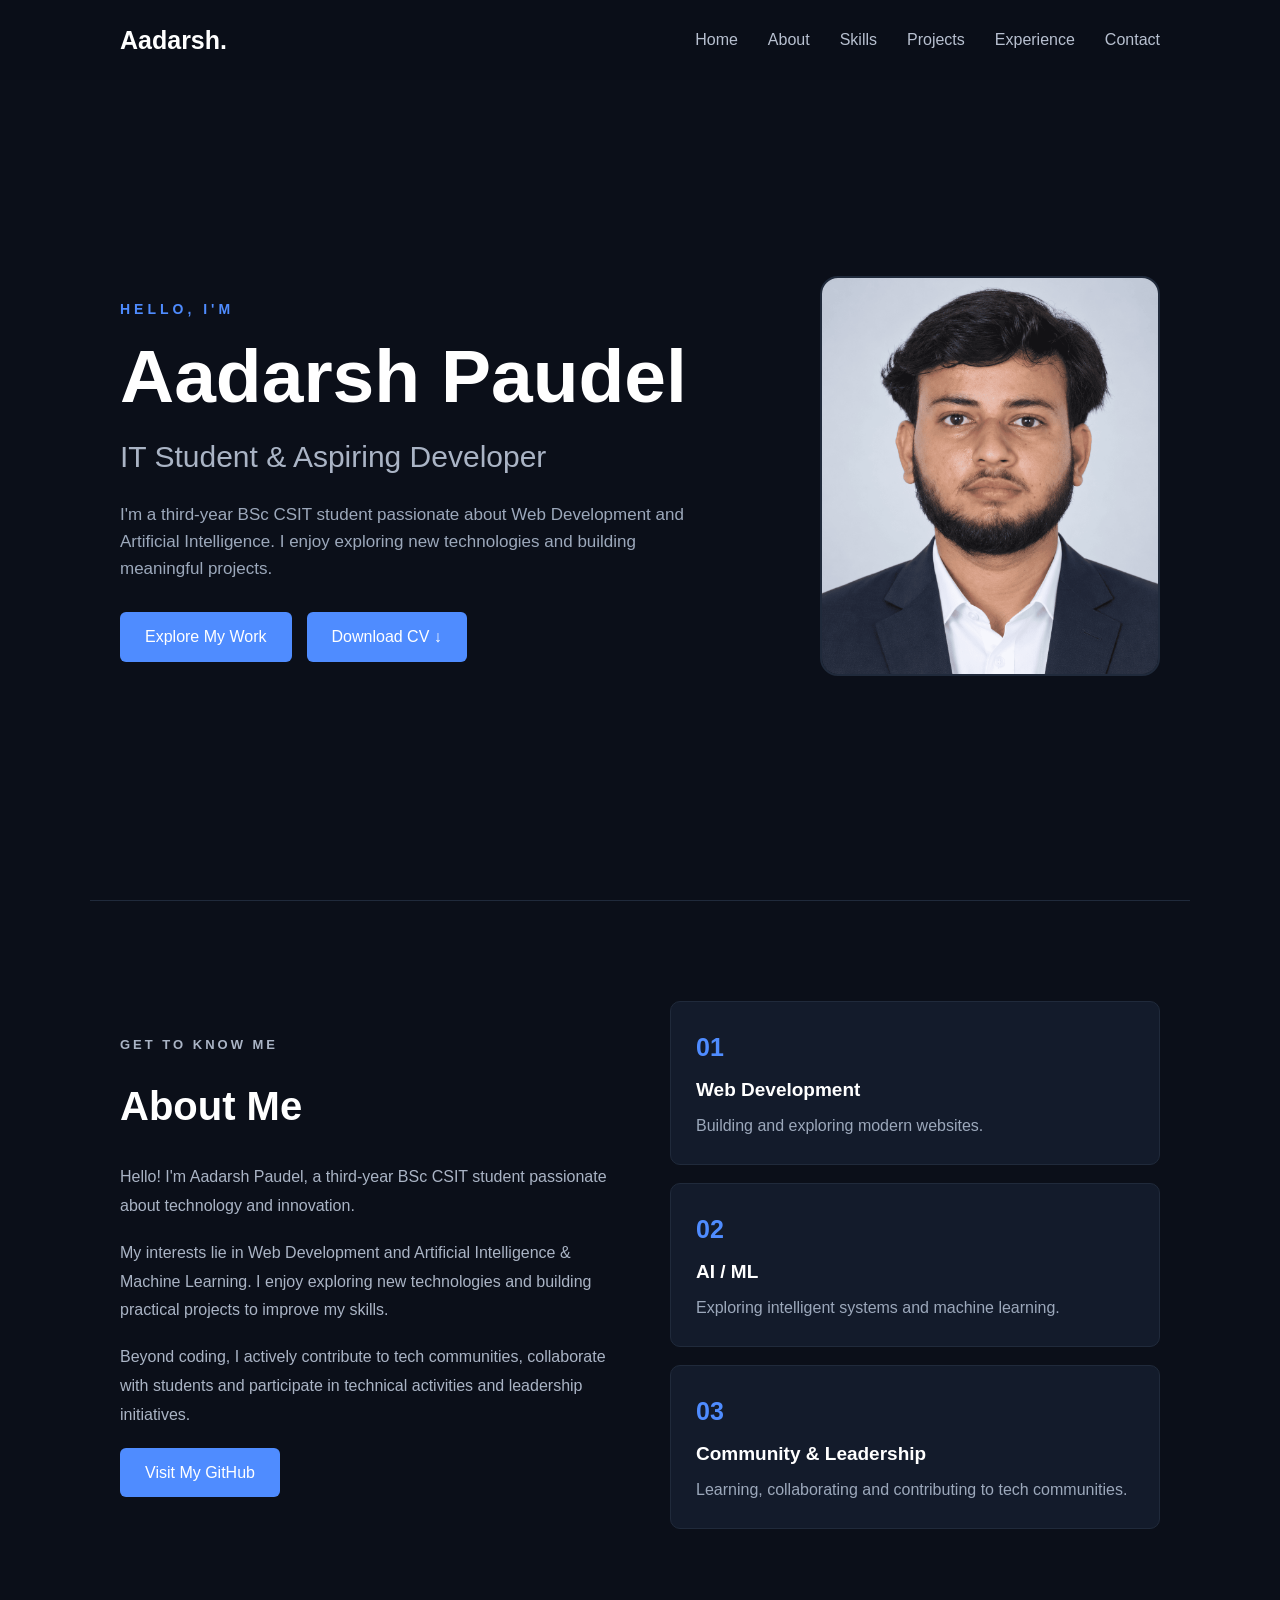
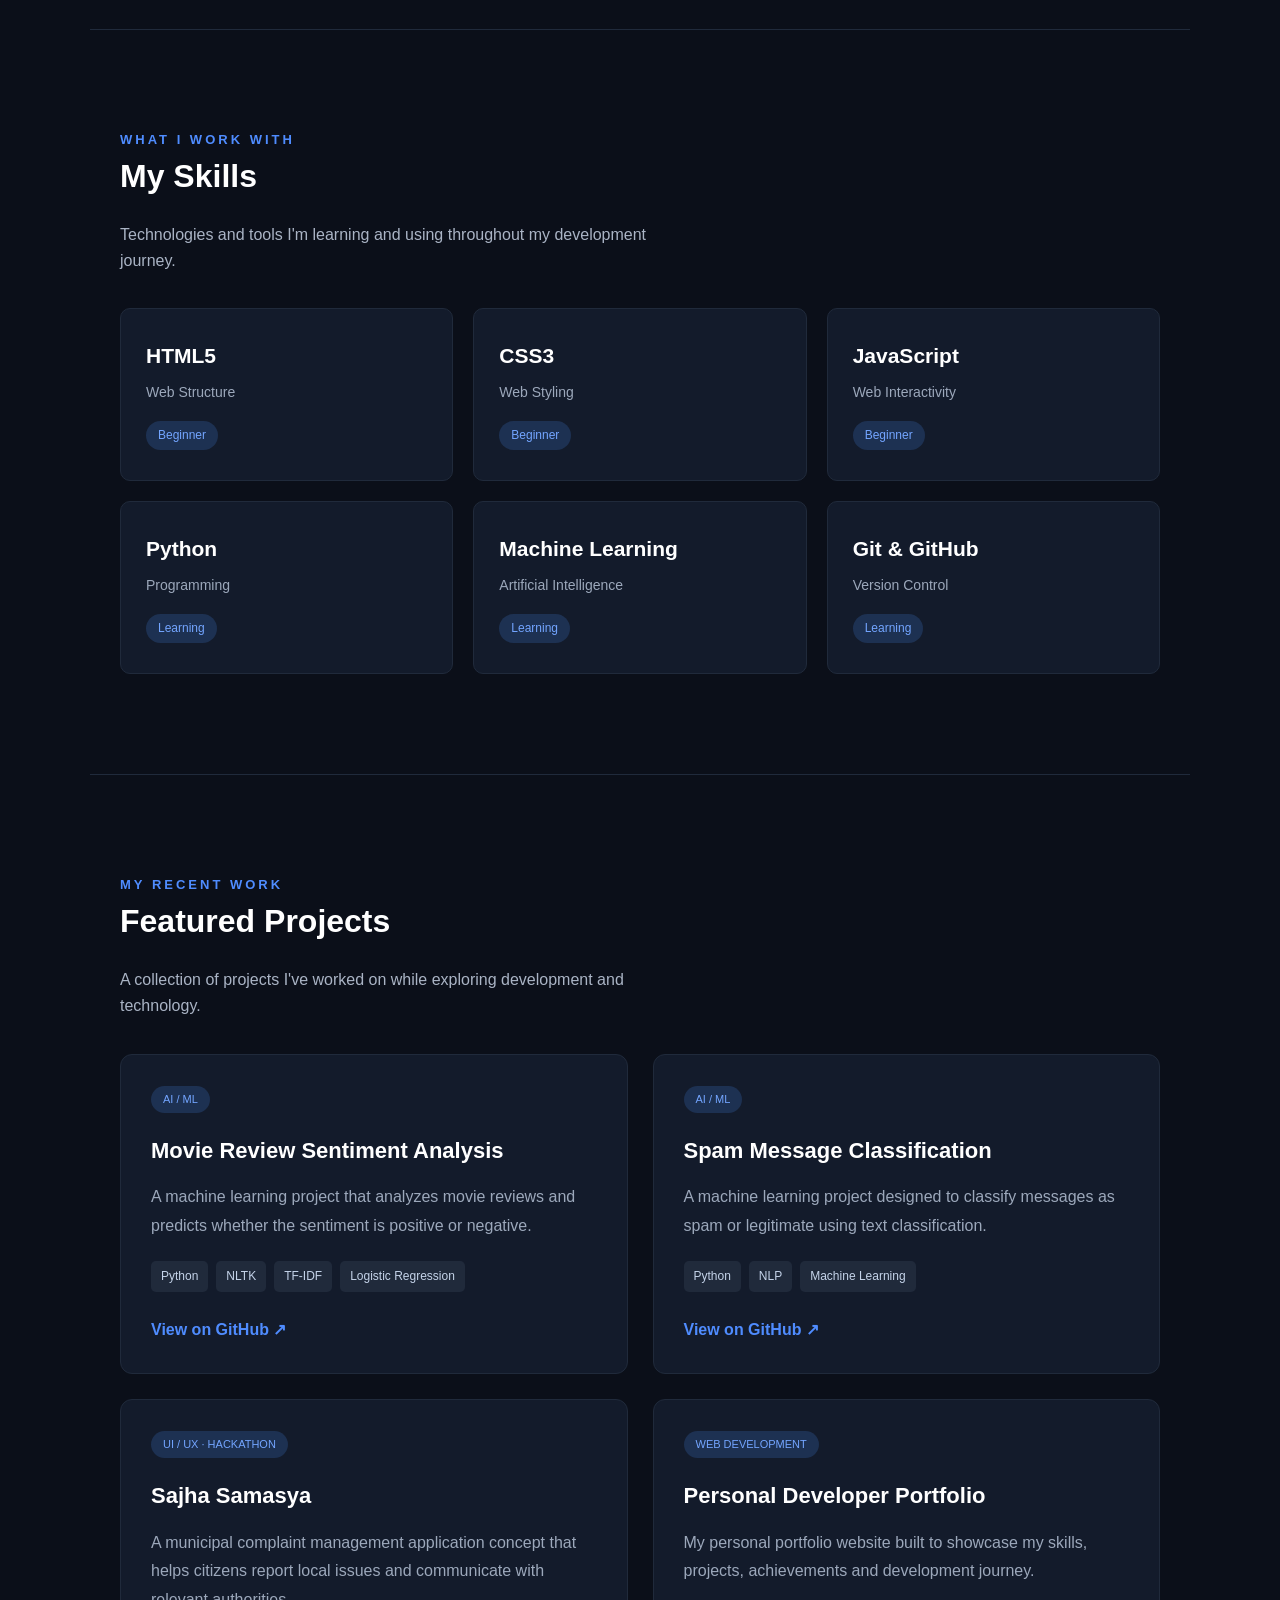
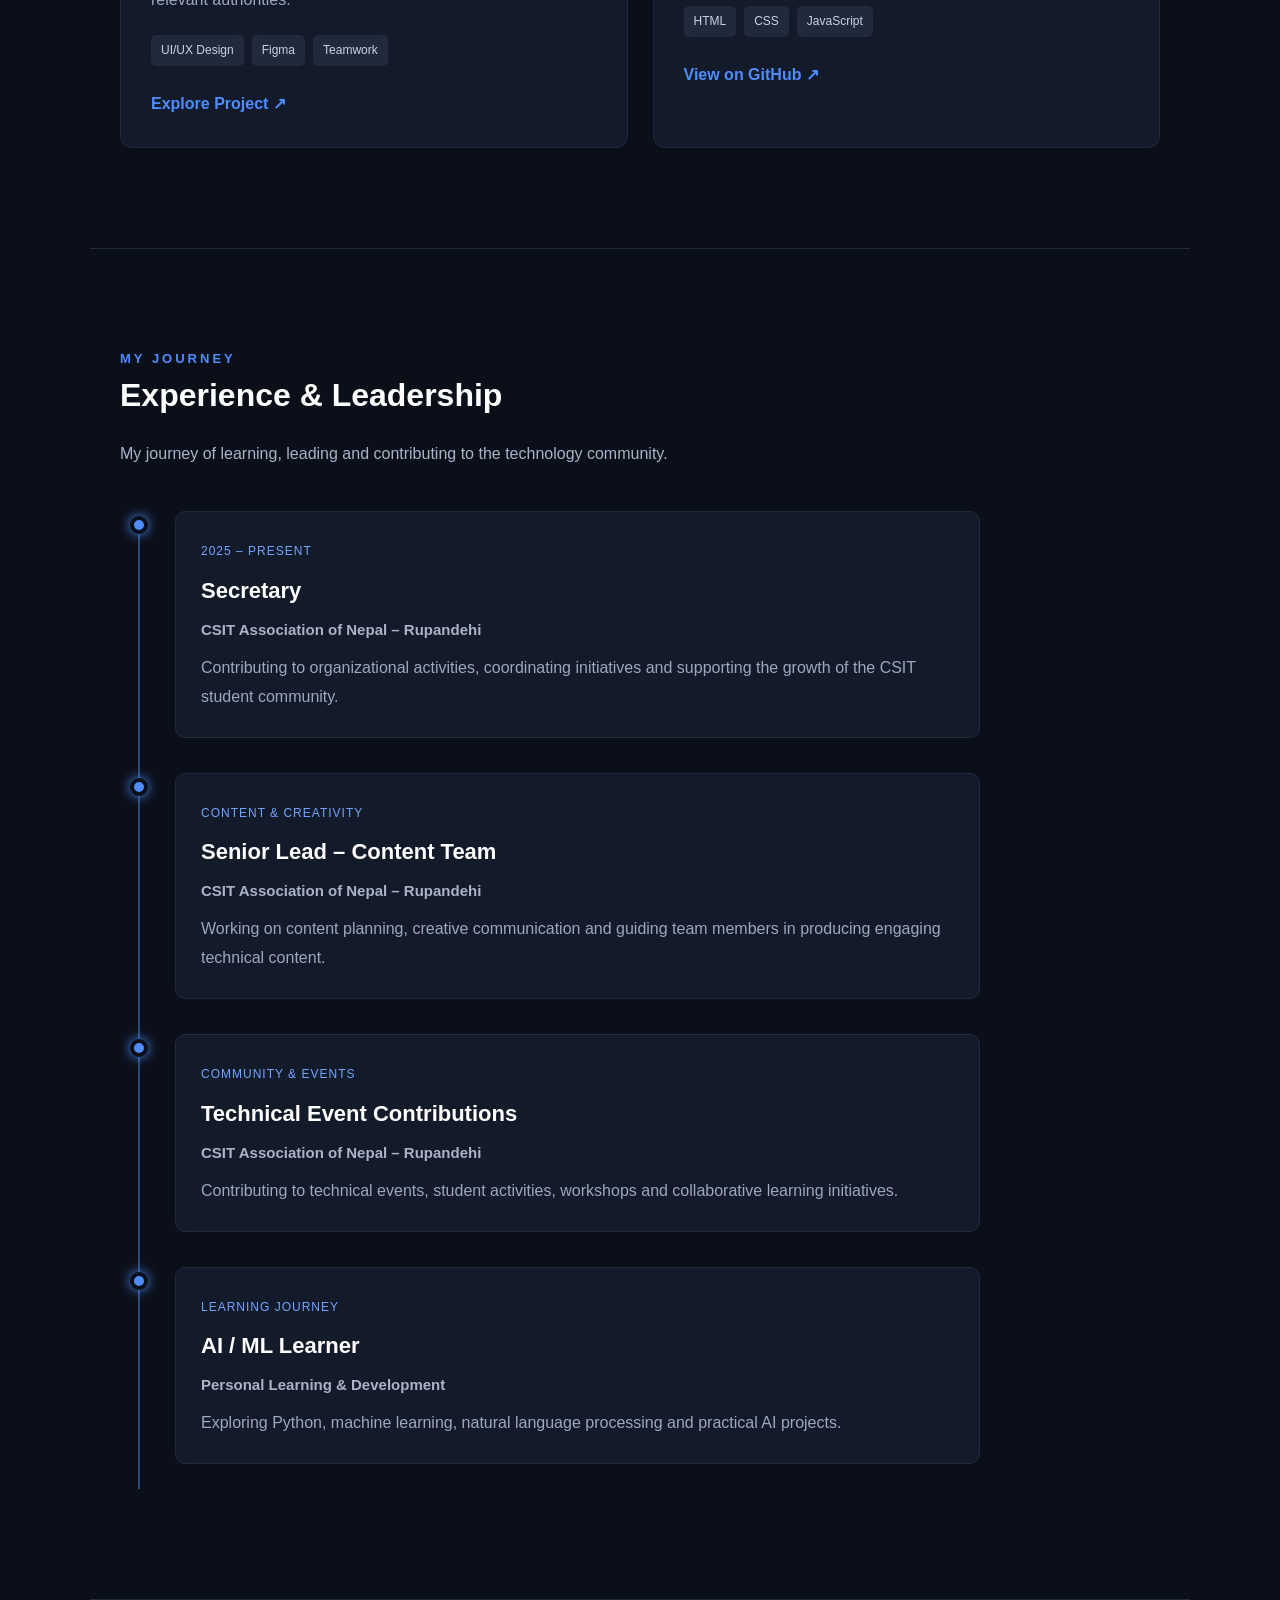
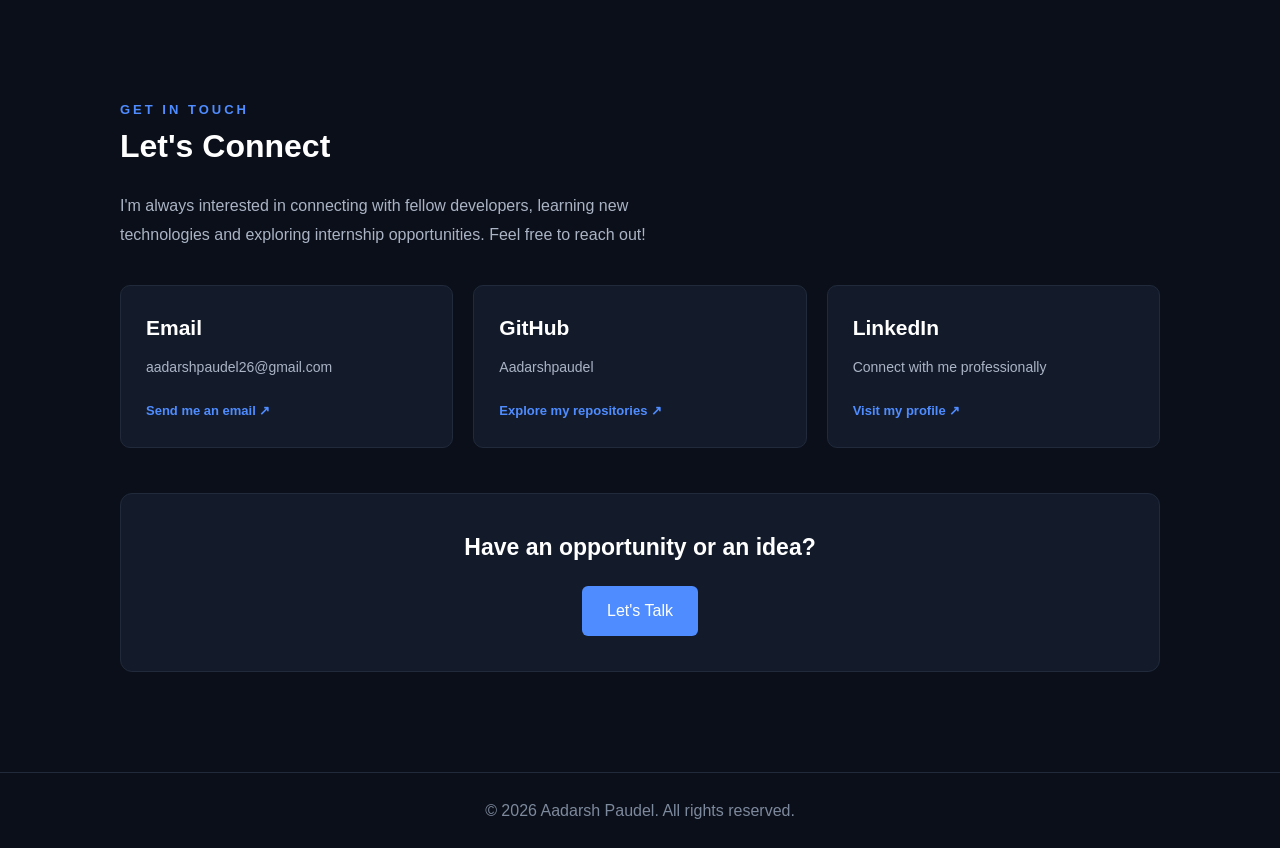
==== index.html @ d4736514 "first commit" ====
<!DOCTYPE html>
<html lang="en">

<head>
    <meta charset="UTF-8">
    <meta name="viewport" content="width=device-width, initial-scale=1.0">

    <title>Aadarsh Paudel | Developer Portfolio</title>

    <meta name="description" content="Aadarsh Paudel's personal developer portfolio.">

    <!-- CSS file -->
    <link rel="stylesheet" href="css/style.css">
</head>

<body>

    <!-- Navigation Bar -->
    <header>
        <nav class="navbar">
            <a href="#" class="logo">Aadarsh.</a>

            <ul class="nav-links">
                <li><a href="#home">Home</a></li>
                <li><a href="#about">About</a></li>
                <li><a href="#skills">Skills</a></li>
                <li><a href="#projects">Projects</a></li>
                <li><a href="#experience">Experience</a></li>
                <li><a href="#contact">Contact</a></li>
            </ul>
        </nav>
    </header>

    <!-- Main Section -->
    <main>

       
<!-- Home Section -->

<section id="home" class="hero">

    <div class="hero-content">

        <p class="intro">HELLO, I'M</p>

        <h1>Aadarsh Paudel</h1>

        <h2>IT Student & Aspiring Developer</h2>

        <p class="description">
            I'm a third-year BSc CSIT student passionate
            about Web Development and Artificial Intelligence.
            I enjoy exploring new technologies and
            building meaningful projects.
        </p>

        <div class="hero-buttons">

            <a href="#projects" class="btn">
                Explore My Work
            </a>

           
            
<a href="assets/Aadarsh-Paudel-CV.pdf"
   class="btn"
   download>
    Download CV ↓
</a>


        </div>

    </div>

    <div class="hero-image">
        <img src="assets/aadarsh.png"
             alt="Professional portrait of Aadarsh Paudel">
    </div>

</section>


        <!-- About Section -->
        
<!-- About Section -->


<section id="about" class="about-section">

    <div class="about-content">

        <div class="about-text">

            <p class="section-label">GET TO KNOW ME</p>

            <h2>About Me</h2>

            <p>
                Hello! I'm Aadarsh Paudel, a third-year
                BSc CSIT student passionate about
                technology and innovation.
            </p>

            <p>
                My interests lie in Web Development
                and Artificial Intelligence & Machine
                Learning. I enjoy exploring new
                technologies and building practical
                projects to improve my skills.
            </p>

            <p>
                Beyond coding, I actively contribute
                to tech communities, collaborate with
                students and participate in technical
                activities and leadership initiatives.
            </p>

            <a href="https://github.com/Aadarshpaudel"
               target="_blank"
               class="btn">
                Visit My GitHub
            </a>

        </div>

        <div class="about-details">

            <div class="detail-card">
                <h3>01</h3>
                <h4>Web Development</h4>
                <p>Building and exploring modern websites.</p>
            </div>

            <div class="detail-card">
                <h3>02</h3>
                <h4>AI / ML</h4>
                <p>Exploring intelligent systems and machine learning.</p>
            </div>

            <div class="detail-card">
                <h3>03</h3>
                <h4>Community & Leadership</h4>
                <p>Learning, collaborating and contributing to tech communities.</p>
            </div>

        </div>

    </div>

</section>



        <!-- Skills Section -->
       
<!-- Skills Section -->

<section id="skills" class="skills-section">

    <p class="section-label">WHAT I WORK WITH</p>

    <h2>My Skills</h2>

    <p class="skills-description">
        Technologies and tools I'm learning and
        using throughout my development journey.
    </p>

    <div class="skills-container">

        <!-- Skill 1 -->
        <div class="skill-card">
            <h3>HTML5</h3>
            <p>Web Structure</p>
            <span>Beginner</span>
        </div>

        <!-- Skill 2 -->
        <div class="skill-card">
            <h3>CSS3</h3>
            <p>Web Styling</p>
            <span>Beginner</span>
        </div>

        <!-- Skill 3 -->
        <div class="skill-card">
            <h3>JavaScript</h3>
            <p>Web Interactivity</p>
            <span>Beginner</span>
        </div>

        <!-- Skill 4 -->
        <div class="skill-card">
            <h3>Python</h3>
            <p>Programming</p>
            <span>Learning</span>
        </div>

        <!-- Skill 5 -->
        <div class="skill-card">
            <h3>Machine Learning</h3>
            <p>Artificial Intelligence</p>
            <span>Learning</span>
        </div>

        <!-- Skill 6 -->
        <div class="skill-card">
            <h3>Git & GitHub</h3>
            <p>Version Control</p>
            <span>Learning</span>
        </div>

    </div>

</section>


        <!-- Projects Section -->
        
<!-- Projects Section -->

<section id="projects" class="projects-section">

    <p class="section-label">MY RECENT WORK</p>

    <h2>Featured Projects</h2>

    <p class="projects-description">
        A collection of projects I've worked on
        while exploring development and technology.
    </p>

    <div class="projects-container">

        <!-- Project 1 -->

        <div class="project-card">

            <span class="project-category">AI / ML</span>

            <h3>Movie Review Sentiment Analysis</h3>

            <p>
                A machine learning project that analyzes
                movie reviews and predicts whether the
                sentiment is positive or negative.
            </p>

            <div class="project-tech">
                <span>Python</span>
                <span>NLTK</span>
                <span>TF-IDF</span>
                <span>Logistic Regression</span>
            </div>

            <a href="https://github.com/Aadarshpaudel"
               target="_blank">
                View on GitHub ↗
            </a>

        </div>


        <!-- Project 2 -->

        <div class="project-card">

            <span class="project-category">AI / ML</span>

            <h3>Spam Message Classification</h3>

            <p>
                A machine learning project designed
                to classify messages as spam or
                legitimate using text classification.
            </p>

            <div class="project-tech">
                <span>Python</span>
                <span>NLP</span>
                <span>Machine Learning</span>
            </div>

            <a href="https://github.com/Aadarshpaudel"
               target="_blank">
                View on GitHub ↗
            </a>

        </div>


        <!-- Project 3 -->

        <div class="project-card">

            <span class="project-category">UI / UX · HACKATHON</span>

            <h3>Sajha Samasya</h3>

            <p>
                A municipal complaint management
                application concept that helps citizens
                report local issues and communicate
                with relevant authorities.
            </p>

            <div class="project-tech">
                <span>UI/UX Design</span>
                <span>Figma</span>
                <span>Teamwork</span>
            </div>

            <a href="https://github.com/Aadarshpaudel"
               target="_blank">
                Explore Project ↗
            </a>

        </div>


        <!-- Project 4 -->

        <div class="project-card">

            <span class="project-category">WEB DEVELOPMENT</span>

            <h3>Personal Developer Portfolio</h3>

            <p>
                My personal portfolio website built
                to showcase my skills, projects,
                achievements and development journey.
            </p>

            <div class="project-tech">
                <span>HTML</span>
                <span>CSS</span>
                <span>JavaScript</span>
            </div>

            <a href="https://github.com/Aadarshpaudel"
               target="_blank">
                View on GitHub ↗
            </a>

        </div>

    </div>

</section>

<!-- Experience Section -->

<section id="experience" class="experience-section">

    <p class="section-label">MY JOURNEY</p>

    <h2>Experience & Leadership</h2>

    <p class="experience-description">
        My journey of learning, leading and contributing
        to the technology community.
    </p>

    <div class="timeline">

        <!-- Experience 1 -->

        <div class="timeline-item">

            <div class="timeline-dot"></div>

            <div class="timeline-content">

                <span class="timeline-date">2025 – Present</span>

                <h3>Secretary</h3>

                <h4>CSIT Association of Nepal – Rupandehi</h4>

                <p>
                    Contributing to organizational activities,
                    coordinating initiatives and supporting
                    the growth of the CSIT student community.
                </p>

            </div>

        </div>


        <!-- Experience 2 -->

        <div class="timeline-item">

            <div class="timeline-dot"></div>

            <div class="timeline-content">

                <span class="timeline-date">Content & Creativity</span>

                <h3>Senior Lead – Content Team</h3>

                <h4>CSIT Association of Nepal – Rupandehi</h4>

                <p>
                    Working on content planning, creative
                    communication and guiding team members
                    in producing engaging technical content.
                </p>

            </div>

        </div>


        <!-- Experience 3 -->

        <div class="timeline-item">

            <div class="timeline-dot"></div>

            <div class="timeline-content">

                <span class="timeline-date">Community & Events</span>

                <h3>Technical Event Contributions</h3>

                <h4>CSIT Association of Nepal – Rupandehi</h4>

                <p>
                    Contributing to technical events,
                    student activities, workshops and
                    collaborative learning initiatives.
                </p>

            </div>

        </div>


        <!-- Experience 4 -->

        <div class="timeline-item">

            <div class="timeline-dot"></div>

            <div class="timeline-content">

                <span class="timeline-date">Learning Journey</span>

                <h3>AI / ML Learner</h3>

                <h4>Personal Learning & Development</h4>

                <p>
                    Exploring Python, machine learning,
                    natural language processing and
                    practical AI projects.
                </p>

            </div>

        </div>

    </div>

</section>


        <!-- Contact Section -->
       
<!-- Contact Section -->

<section id="contact" class="contact-section">

    <p class="section-label">GET IN TOUCH</p>

    <h2>Let's Connect</h2>

    <p class="contact-description">
        I'm always interested in connecting with
        fellow developers, learning new technologies
        and exploring internship opportunities.
        Feel free to reach out!
    </p>

    <div class="contact-container">

        <!-- Email -->
        <a href="mailto:aadarshpaudel26@gmail.com"
           class="contact-card">

            <h3>Email</h3>

            <p>aadarshpaudel26@gmail.com</p>

            <span>Send me an email ↗</span>

        </a>

        <!-- GitHub -->
        <a href="https://github.com/Aadarshpaudel"
           target="_blank"
           rel="noopener noreferrer"
           class="contact-card">

            <h3>GitHub</h3>

            <p>Aadarshpaudel</p>

            <span>Explore my repositories ↗</span>

        </a>

        <!-- LinkedIn -->
        <a href="https://www.linkedin.com/in/aadarsh26/"
           target="_blank"
           rel="noopener noreferrer"
           class="contact-card">

            <h3>LinkedIn</h3>

            <p>Connect with me professionally</p>

            <span>Visit my profile ↗</span>

        </a>

    </div>

    <div class="contact-cta">

        <h3>Have an opportunity or an idea?</h3>

        <a href="mailto:aadarshpaudel26@gmail.com"
           class="btn">
            Let's Talk
        </a>

    </div>

</section>


    </main>

    <!-- Footer -->
    <footer>
        <p>© 2026 Aadarsh Paudel. All rights reserved.</p>
    </footer>

    <!-- JavaScript file -->
    <script src="js/script.js"></script>

</body>
</html>
---- css/style.css ----
/* =========================
   1. BASIC RESET
========================= */

* {
    margin: 0;
    padding: 0;
    box-sizing: border-box;
}

html {
    scroll-behavior: smooth;
}

body {
    font-family: Arial, sans-serif;
    background-color: #0b0f19;
    color: #ffffff;
    line-height: 1.6;
}

/* =========================
   2. NAVIGATION BAR
========================= */

header {
    width: 100%;
    position: fixed;
    top: 0;
    left: 0;
    z-index: 1000;
    background: rgba(11, 15, 25, 0.9);
    backdrop-filter: blur(10px);
}

.navbar {
    max-width: 1100px;
    margin: auto;
    padding: 20px 30px;

    display: flex;
    justify-content: space-between;
    align-items: center;
}

.logo {
    color: #ffffff;
    font-size: 25px;
    font-weight: bold;
    text-decoration: none;
}

.nav-links {
    display: flex;
    list-style: none;
    gap: 30px;
}

.nav-links a {
    color: #b8c0d0;
    text-decoration: none;
    transition: 0.3s;
}

.nav-links a:hover {
    color: #4f8cff;
}

/* =========================
   3. HERO SECTION
========================= */

.hero {
    min-height: 100vh;

    display: flex;
    flex-direction: column;
    justify-content: center;
    align-items: flex-start;

    max-width: 1100px;
    margin: auto;
    padding: 120px 30px 60px;
}

.intro {
    color: #4f8cff;
    letter-spacing: 4px;
    font-size: 14px;
    font-weight: bold;
}

.hero h1 {
    font-size: clamp(42px, 7vw, 75px);
    margin: 15px 0;
    line-height: 1.1;
}

.hero h2 {
    font-size: clamp(20px, 3vw, 30px);
    color: #aab4c5;
    font-weight: normal;
}

.description {
    max-width: 600px;
    color: #9ca8bb;
    margin: 20px 0 30px;
    font-size: 17px;
}

/* =========================
   4. BUTTON
========================= */

.btn {
    display: inline-block;
    padding: 12px 25px;
    background-color: #4f8cff;
    color: white;
    text-decoration: none;
    border-radius: 6px;
    transition: 0.3s;
}

.btn:hover {
    background-color: #2867d8;
    transform: translateY(-3px);
}

/* =========================
   5. GENERAL SECTIONS
========================= */

section:not(.hero) {
    max-width: 1100px;
    margin: auto;
    padding: 100px 30px;
    border-top: 1px solid #202a3b;
}

section h2 {
    font-size: 32px;
    margin-bottom: 20px;
}

section p {
    color: #aab4c5;
}

/* =========================
   6. FOOTER
========================= */

footer {
    text-align: center;
    padding: 25px;
    color: #7d899d;
    border-top: 1px solid #202a3b;
}

/* =========================
   7. MOBILE RESPONSIVENESS
========================= */

@media (max-width: 650px) {

    .navbar {
        flex-direction: column;
        gap: 15px;
    }

    .nav-links {
        gap: 15px;
        flex-wrap: wrap;
        justify-content: center;
    }

    .hero {
        padding-top: 160px;
    }

    section:not(.hero) {
        padding: 70px 25px;
    }

}

/* ABOUT SECTION */

.about-section {
    width: 100%;
}

.about-content {
    display: grid;
    grid-template-columns: 1fr 1fr;
    gap: 60px;
    align-items: center;
}

.section-label {
    color: #4f8cff;
    letter-spacing: 3px;
    font-size: 13px;
    font-weight: bold;
}

.about-text h2 {
    font-size: 40px;
    margin: 15px 0 25px;
}

.about-text p {
    color: #aab4c5;
    margin-bottom: 18px;
    line-height: 1.8;
}

.about-details {
    display: grid;
    gap: 18px;
}

.detail-card {
    background: #131b2b;
    border: 1px solid #202a3b;
    padding: 25px;
    border-radius: 10px;
    transition: 0.3s;
}

.detail-card:hover {
    transform: translateY(-5px);
    border-color: #4f8cff;
}

.detail-card h3 {
    color: #4f8cff;
    font-size: 25px;
}

.detail-card h4 {
    margin: 8px 0;
    font-size: 19px;
}

.detail-card p {
    color: #9ca8bb;
}

/* ABOUT MOBILE RESPONSIVENESS */

@media (max-width: 768px) {

    .about-content {
        grid-template-columns: 1fr;
        gap: 35px;
    }

}

/* =========================
   SKILLS SECTION
========================= */

.skills-section {
    width: 100%;
}

.skills-description {
    max-width: 550px;
    margin-bottom: 35px;
}

.skills-container {
    display: grid;

    grid-template-columns: repeat(3, 1fr);

    gap: 20px;
}

.skill-card {
    background-color: #131b2b;

    border: 1px solid #202a3b;

    padding: 30px 25px;

    border-radius: 10px;

    transition: 0.3s;
}

.skill-card:hover {
    transform: translateY(-6px);

    border-color: #4f8cff;

    background-color: #18243a;
}

.skill-card h3 {
    font-size: 21px;
    margin-bottom: 8px;
}

.skill-card p {
    color: #9ca8bb;
    font-size: 14px;
    margin-bottom: 18px;
}

.skill-card span {
    display: inline-block;

    background-color: #1d3152;

    color: #73a5ff;

    padding: 5px 12px;

    border-radius: 20px;

    font-size: 12px;
}

/* RESPONSIVE SKILLS */

@media (max-width: 768px) {

    .skills-container {
        grid-template-columns: repeat(2, 1fr);
    }

}

@media (max-width: 480px) {

    .skills-container {
        grid-template-columns: 1fr;
    }

}

/* =========================
   PROJECTS SECTION
========================= */

.projects-description {
    max-width: 550px;
    margin-bottom: 35px;
}

.projects-container {
    display: grid;
    grid-template-columns: repeat(2, 1fr);
    gap: 25px;
}

.project-card {
    background: #131b2b;
    border: 1px solid #202a3b;
    padding: 30px;
    border-radius: 12px;
    transition: 0.3s;
}

.project-card:hover {
    transform: translateY(-6px);
    border-color: #4f8cff;
}

.project-category {
    display: inline-block;
    color: #73a5ff;
    background: #1d3152;
    padding: 5px 12px;
    border-radius: 20px;
    font-size: 11px;
    margin-bottom: 20px;
}

.project-card h3 {
    font-size: 22px;
    margin-bottom: 15px;
}

.project-card p {
    color: #9ca8bb;
    line-height: 1.8;
    margin-bottom: 20px;
}

.project-tech {
    display: flex;
    flex-wrap: wrap;
    gap: 8px;
    margin-bottom: 25px;
}

.project-tech span {
    font-size: 12px;
    color: #c4d3e9;
    background: #202a3b;
    padding: 6px 10px;
    border-radius: 5px;
}

.project-card a {
    color: #4f8cff;
    text-decoration: none;
    font-weight: bold;
}

.project-card a:hover {
    color: #ffffff;
}

/* MOBILE RESPONSIVENESS */

@media (max-width: 768px) {

    .projects-container {
        grid-template-columns: 1fr;
    }

}

/* =========================
   EXPERIENCE TIMELINE
========================= */

.experience-description {
    max-width: 550px;
    margin-bottom: 45px;
}

.timeline {
    position: relative;
    max-width: 850px;
    margin-left: 10px;
}

/* Vertical line */

.timeline::before {
    content: "";

    position: absolute;

    left: 8px;
    top: 10px;
    bottom: 10px;

    width: 2px;

    background: #2d4c7c;
}

/* Timeline item */

.timeline-item {
    position: relative;

    padding-left: 45px;
    padding-bottom: 35px;
}

/* Timeline dot */

.timeline-dot {
    position: absolute;

    left: 0;
    top: 5px;

    width: 18px;
    height: 18px;

    background: #4f8cff;

    border: 4px solid #0b0f19;

    border-radius: 50%;

    box-shadow: 0 0 12px #4f8cff;
}

/* Timeline card */

.timeline-content {
    background: #131b2b;

    border: 1px solid #202a3b;

    padding: 25px;

    border-radius: 10px;

    transition: 0.3s;
}

.timeline-content:hover {
    border-color: #4f8cff;
    transform: translateX(5px);
}

.timeline-date {
    color: #73a5ff;

    font-size: 12px;

    letter-spacing: 1px;

    text-transform: uppercase;
}

.timeline-content h3 {
    font-size: 22px;
    margin: 10px 0;
}

.timeline-content h4 {
    color: #aab4c5;
    font-size: 15px;
    margin-bottom: 12px;
}

.timeline-content p {
    color: #9ca8bb;
    line-height: 1.8;
}

/* Mobile */

@media (max-width: 600px) {

    .timeline-item {
        padding-left: 35px;
    }

    .timeline-content {
        padding: 20px;
    }

}

/* =========================
   CONTACT SECTION
========================= */

.contact-description {
    max-width: 600px;
    margin-bottom: 35px;
    line-height: 1.8;
}

.contact-container {
    display: grid;
    grid-template-columns: repeat(3, 1fr);
    gap: 20px;
}

.contact-card {
    background: #131b2b;
    border: 1px solid #202a3b;
    padding: 25px;
    border-radius: 10px;
    text-decoration: none;
    transition: 0.3s;
}

.contact-card:hover {
    transform: translateY(-5px);
    border-color: #4f8cff;
}

.contact-card h3 {
    color: #ffffff;
    font-size: 21px;
    margin-bottom: 12px;
}

.contact-card p {
    color: #aab4c5;
    font-size: 14px;
    margin-bottom: 18px;
    overflow-wrap: anywhere;
}

.contact-card span {
    color: #4f8cff;
    font-size: 13px;
    font-weight: bold;
}

.contact-cta {
    margin-top: 45px;
    padding: 35px;
    text-align: center;
    background: #131b2b;
    border: 1px solid #202a3b;
    border-radius: 12px;
}

.contact-cta h3 {
    margin-bottom: 20px;
    font-size: 23px;
}

/* RESPONSIVE CONTACT */

@media (max-width: 768px) {

    .contact-container {
        grid-template-columns: 1fr;
    }

}

/* HERO WITH PROFILE IMAGE */

.hero {
    display: flex;
    flex-direction: row;
    justify-content: space-between;
    align-items: center;
    gap: 50px;
}

.hero-content {
    flex: 1;
}

.hero-image {
    flex: 0 0 340px;
}

.hero-image img {
    width: 100%;
    height: 400px;
    object-fit: cover;
    object-position: center;
    border-radius: 18px;
    border: 2px solid #202a3b;
}

.hero-buttons {
    display: flex;
    gap: 15px;
    flex-wrap: wrap;
}

.secondary-btn {
    background: transparent;
    border: 1px solid #4f8cff;
    color: #4f8cff;
}

.secondary-btn:hover {
    background: #1d3152;
}

@media (max-width: 768px) {

    .hero {
        flex-direction: column-reverse;
        align-items: flex-start;
    }

    .hero-image {
        width: 230px;
        flex: none;
    }

    .hero-image img {
        height: 270px;
    }

}
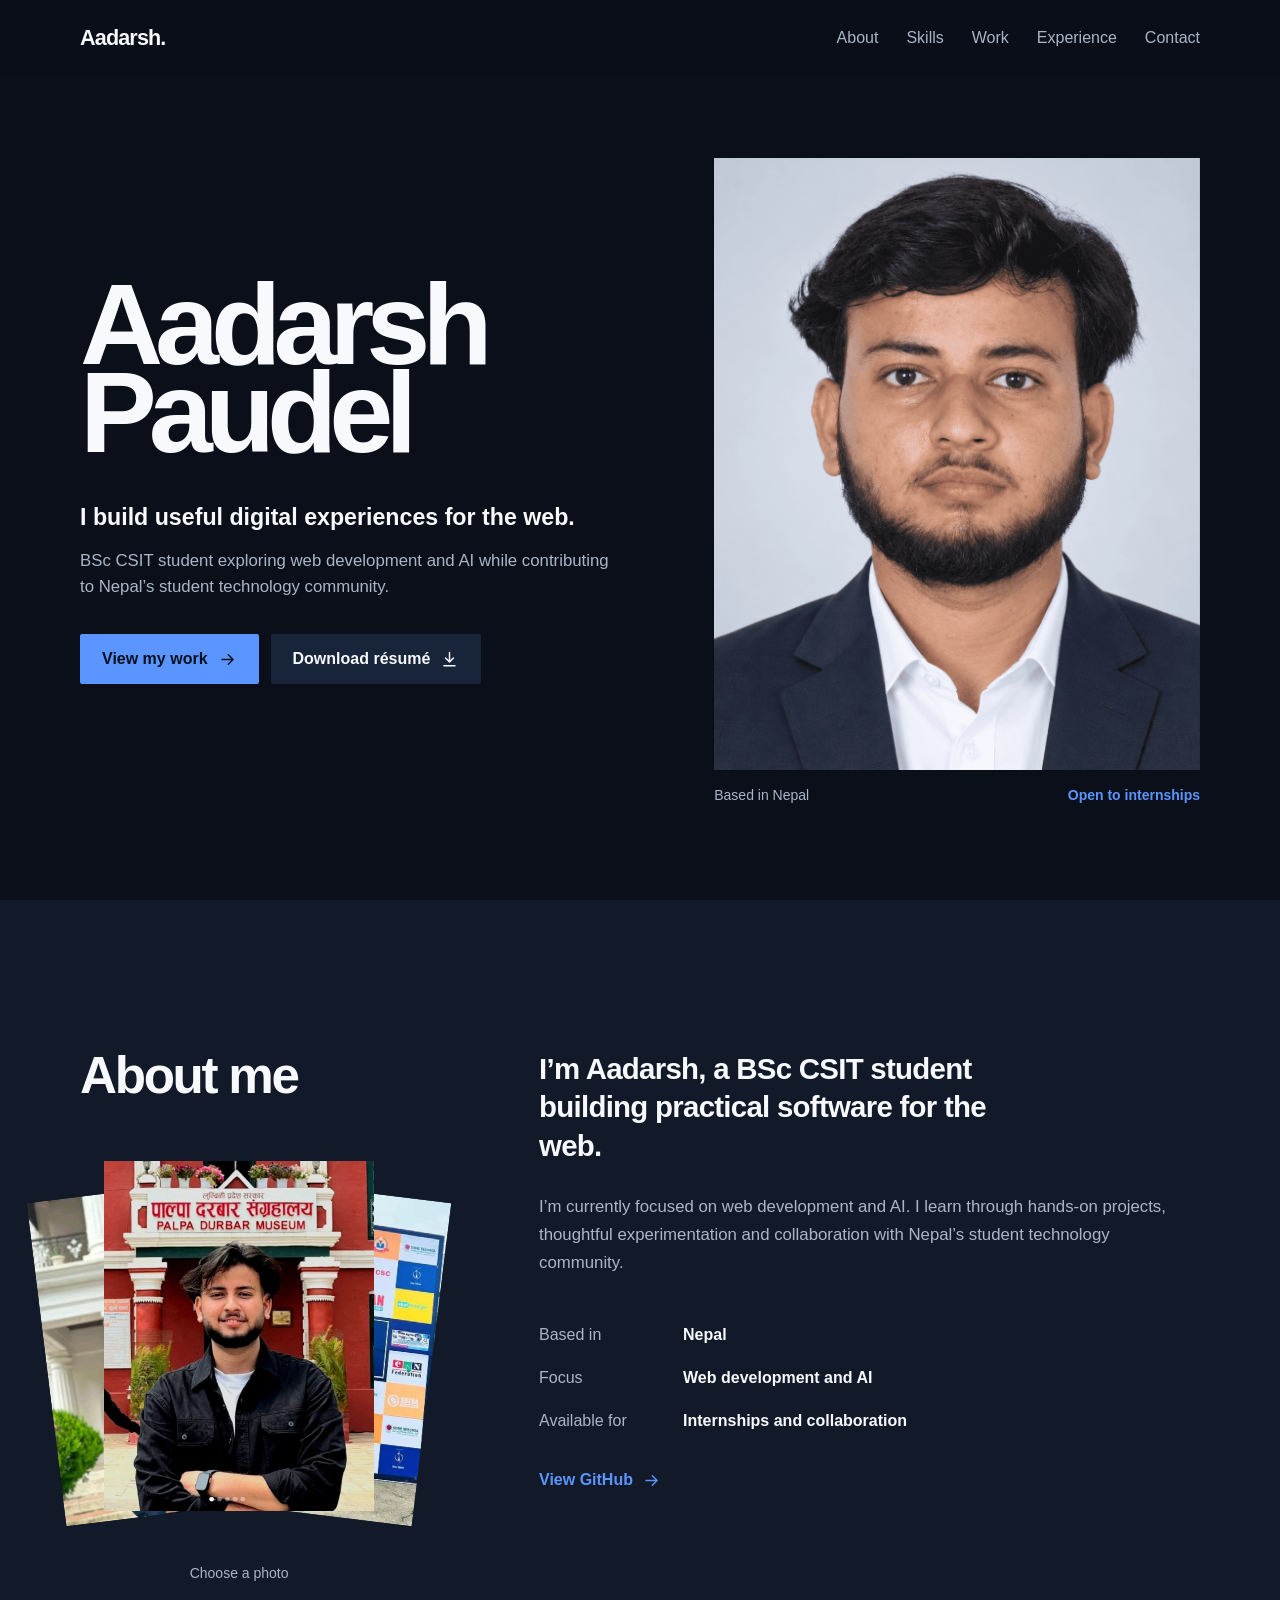
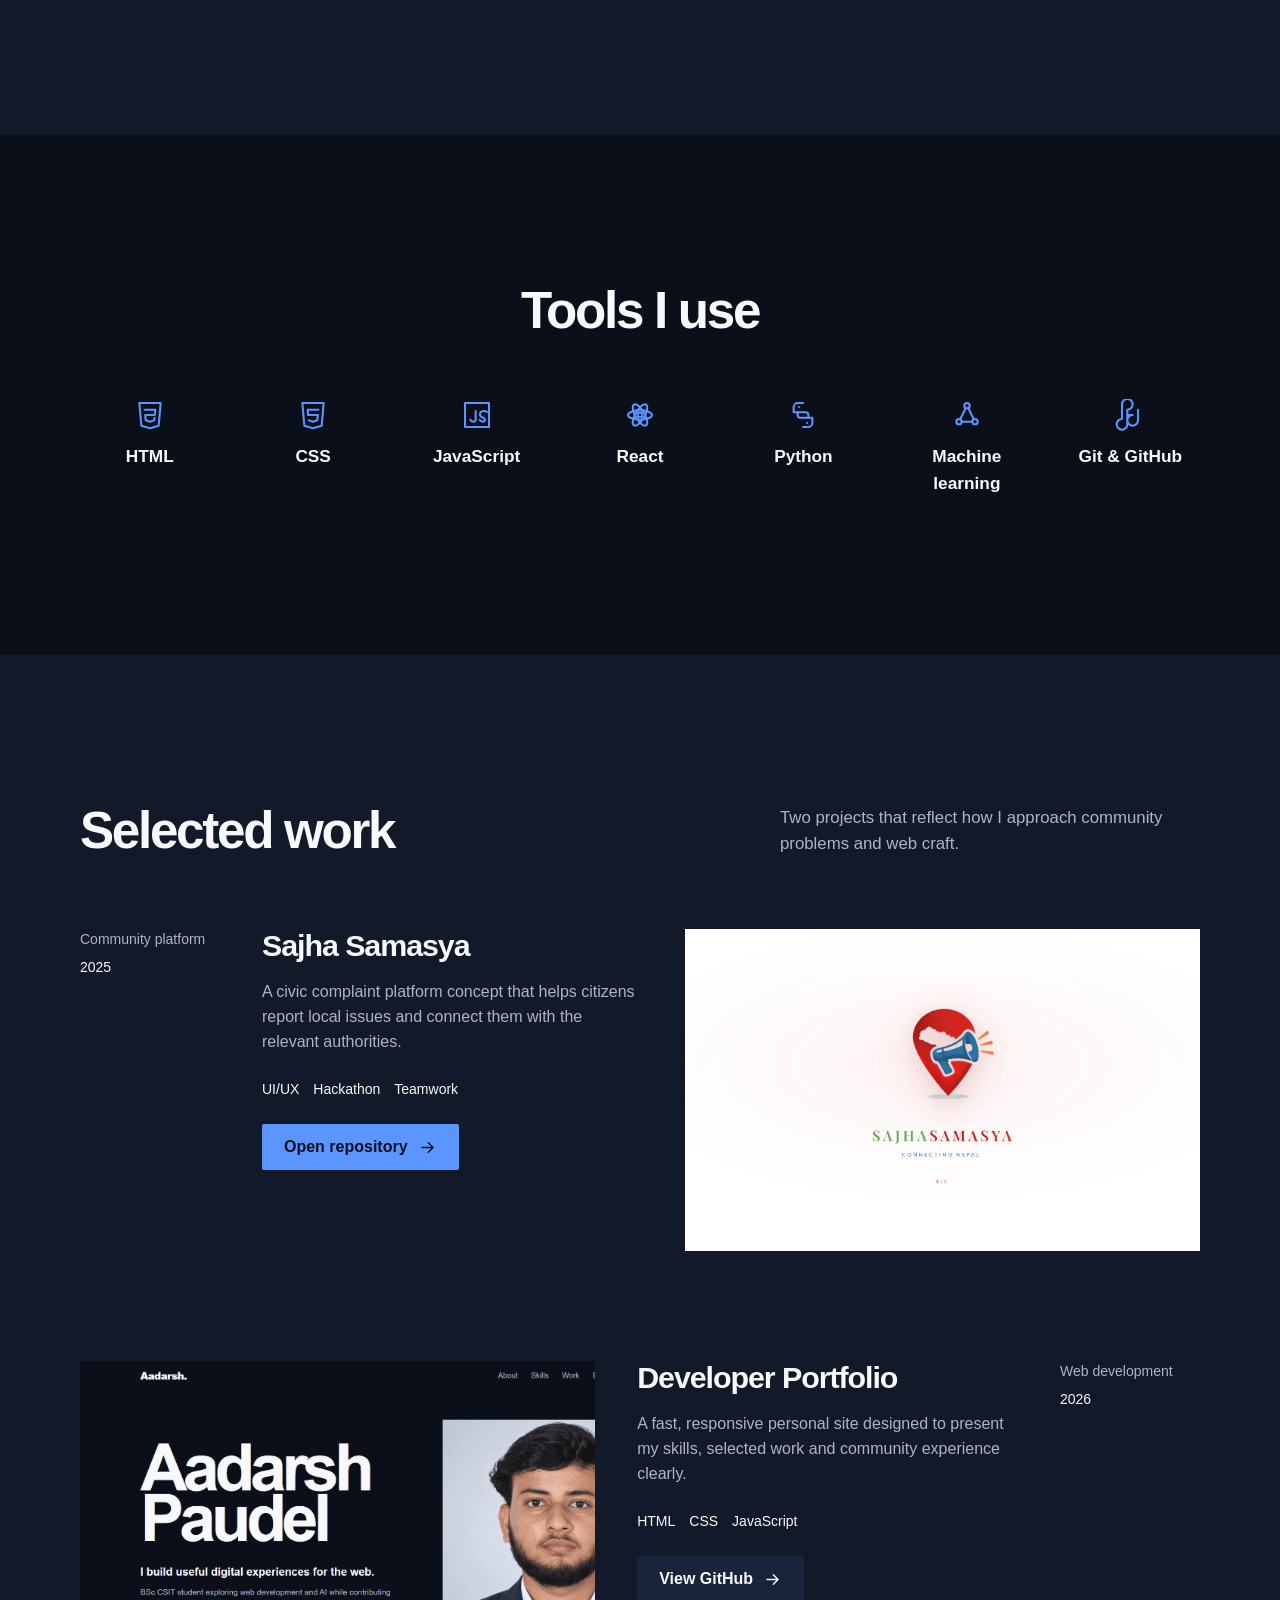
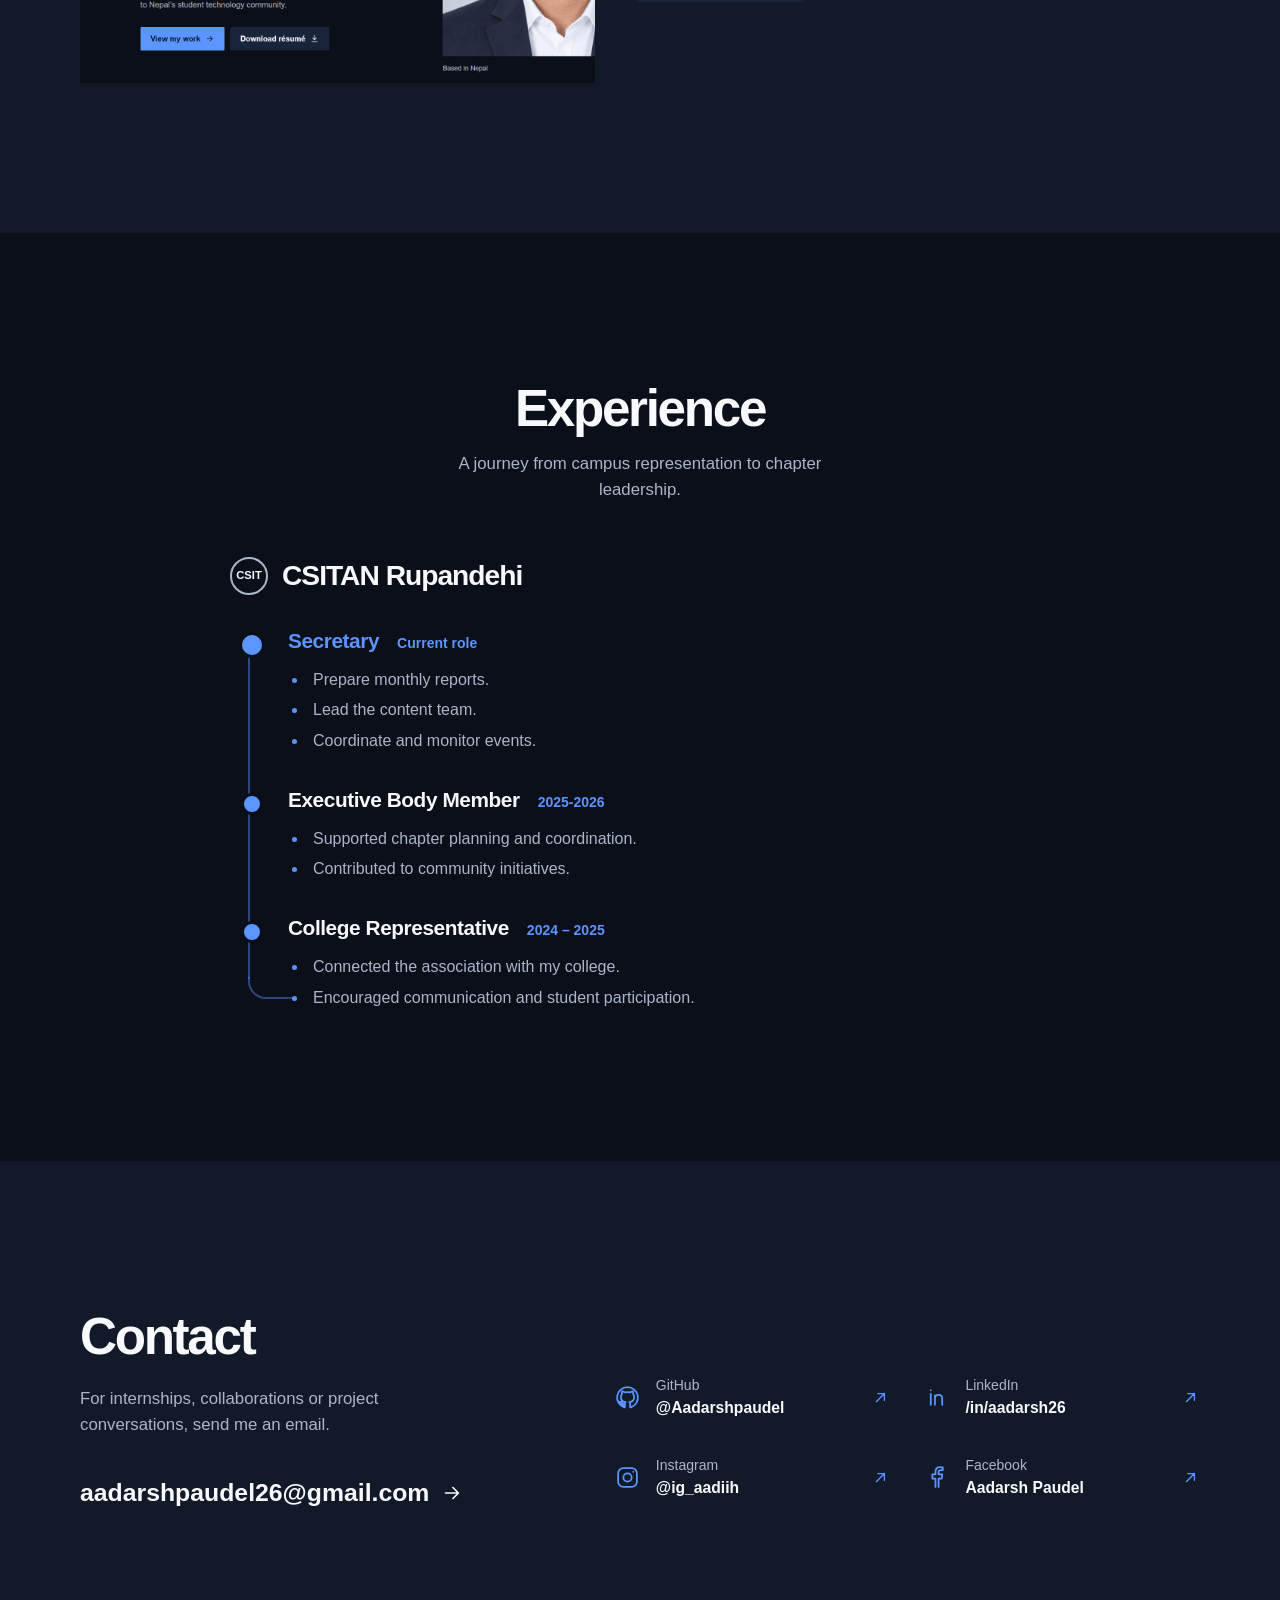
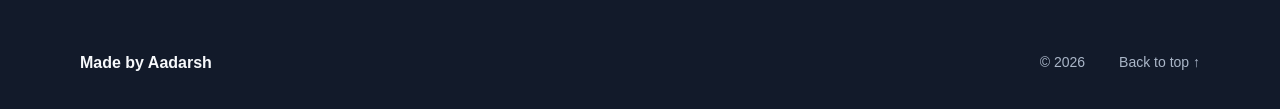
==== commit 0e16837e: "Add initial configuration for developer portfolio including site details, theme, navigation, hero se" ====
--- a/index.html
+++ b/index.html
@@ -1,560 +1,35 @@
-
 <!DOCTYPE html>
 <html lang="en">
-
 <head>
     <meta charset="UTF-8">
     <meta name="viewport" content="width=device-width, initial-scale=1.0">
-
+    <meta name="description" content="Portfolio of Aadarsh Paudel, a BSc CSIT student focused on web development, AI and community leadership.">
+    <meta name="theme-color" content="#0b0f19">
     <title>Aadarsh Paudel | Developer Portfolio</title>
-
-    <meta name="description" content="Aadarsh Paudel's personal developer portfolio.">
-
-    <!-- CSS file -->
     <link rel="stylesheet" href="css/style.css">
 </head>
+<body>
+    <svg class="icon-library" aria-hidden="true">
+        <symbol id="icon-arrow" viewBox="0 0 24 24"><path d="M5 12h14M13 6l6 6-6 6"/></symbol>
+        <symbol id="icon-download" viewBox="0 0 24 24"><path d="M12 3v12m0 0 5-5m-5 5-5-5M5 20h14"/></symbol>
+        <symbol id="icon-mail" viewBox="0 0 24 24"><rect x="3" y="5" width="18" height="14" rx="1"/><path d="m4 7 8 6 8-6"/></symbol>
+        <symbol id="icon-github" viewBox="0 0 24 24"><path d="M12 2a10 10 0 0 0-3.16 19.49c.5.09.68-.22.68-.48v-1.87c-2.78.6-3.37-1.18-3.37-1.18-.45-1.16-1.11-1.47-1.11-1.47-.91-.62.07-.61.07-.61 1 .07 1.53 1.03 1.53 1.03.9 1.53 2.35 1.09 2.92.83.09-.65.35-1.09.64-1.34-2.22-.25-4.55-1.11-4.55-4.94 0-1.09.39-1.98 1.03-2.68-.1-.25-.45-1.27.1-2.64 0 0 .84-.27 2.75 1.02A9.58 9.58 0 0 1 12 6.82c.85 0 1.71.11 2.51.34 1.91-1.29 2.75-1.02 2.75-1.02.55 1.37.2 2.39.1 2.64.64.7 1.03 1.59 1.03 2.68 0 3.84-2.34 4.68-4.57 4.93.36.31.68.92.68 1.86V21c0 .27.18.58.69.48A10 10 0 0 0 12 2Z"/></symbol>
+        <symbol id="icon-linkedin" viewBox="0 0 24 24"><path d="M6.5 8.5V19M6.5 5v.01M10.5 19v-6c0-2 1.3-3.5 3.5-3.5s3.5 1.5 3.5 3.5v6M10.5 10v9"/></symbol>
+        <symbol id="icon-code" viewBox="0 0 24 24"><path d="m8 6-6 6 6 6m8-12 6 6-6 6m-3-15-2 18"/></symbol>
+        <symbol id="icon-html" viewBox="0 0 24 24"><path d="M4 3h16l-1.5 17L12 22l-6.5-2L4 3Z"/><path d="M8 8h8l-.4 4H8.4l.4 4 3.2 1 3.2-1 .2-2"/></symbol>
+        <symbol id="icon-css" viewBox="0 0 24 24"><path d="M4 3h16l-1.5 17L12 22l-6.5-2L4 3Z"/><path d="M16 8H8l.3 4h7.4l-.5 4-3.2 1-3.2-1"/></symbol>
+        <symbol id="icon-js" viewBox="0 0 24 24"><rect x="3" y="3" width="18" height="18"/><path d="M11 9v6.2c0 1.3-.7 1.8-1.8 1.8S7.5 16.4 7 15.5M14 15.7c.6.8 1.3 1.3 2.2 1.3 1 0 1.8-.5 1.8-1.4 0-2.1-3.8-1.3-3.8-4 0-1.5 1.2-2.6 3-2.6.9 0 1.7.3 2.3.8"/></symbol>
+        <symbol id="icon-react" viewBox="0 0 24 24"><circle cx="12" cy="12" r="1.8"/><ellipse cx="12" cy="12" rx="9" ry="3.5"/><ellipse cx="12" cy="12" rx="9" ry="3.5" transform="rotate(60 12 12)"/><ellipse cx="12" cy="12" rx="9" ry="3.5" transform="rotate(120 12 12)"/></symbol>
+        <symbol id="icon-python" viewBox="0 0 24 24"><path d="M12 3H8a3 3 0 0 0-3 3v4h9a2 2 0 0 1 2 2v2"/><path d="M12 21h4a3 3 0 0 0 3-3v-4h-9a2 2 0 0 1-2-2v-2M9 6h.01M15 18h.01"/></symbol>
+        <symbol id="icon-ml" viewBox="0 0 24 24"><circle cx="12" cy="5" r="2"/><circle cx="6" cy="17" r="2"/><circle cx="18" cy="17" r="2"/><path d="m11 7-4 8m6-8 4 8M8 17h8"/></symbol>
+        <symbol id="icon-git" viewBox="0 0 24 24"><path d="M6 3v12a4 4 0 1 0 4 4V8a4 4 0 1 0-4-4m4 8h4a4 4 0 1 0 4 4V8"/></symbol>
+        <symbol id="icon-instagram" viewBox="0 0 24 24"><rect x="3" y="3" width="18" height="18" rx="5"/><circle cx="12" cy="12" r="4"/><path d="M17.5 6.5h.01"/></symbol>
+        <symbol id="icon-facebook" viewBox="0 0 24 24"><path d="M14 21v-8h3l.5-4H14V7c0-1.2.4-2 2.2-2H18V2.2c-.7-.1-1.6-.2-2.7-.2C12.6 2 11 3.6 11 6.6V9H8v4h3v8"/></symbol>
+    </svg>
 
-<body>
+    <div id="portfolio-app"></div>
 
-    <!-- Navigation Bar -->
-    <header>
-        <nav class="navbar">
-            <a href="#" class="logo">Aadarsh.</a>
-
-            <ul class="nav-links">
-                <li><a href="#home">Home</a></li>
-                <li><a href="#about">About</a></li>
-                <li><a href="#skills">Skills</a></li>
-                <li><a href="#projects">Projects</a></li>
-                <li><a href="#experience">Experience</a></li>
-                <li><a href="#contact">Contact</a></li>
-            </ul>
-        </nav>
-    </header>
-
-    <!-- Main Section -->
-    <main>
-
-       
-<!-- Home Section -->
-
-<section id="home" class="hero">
-
-    <div class="hero-content">
-
-        <p class="intro">HELLO, I'M</p>
-
-        <h1>Aadarsh Paudel</h1>
-
-        <h2>IT Student & Aspiring Developer</h2>
-
-        <p class="description">
-            I'm a third-year BSc CSIT student passionate
-            about Web Development and Artificial Intelligence.
-            I enjoy exploring new technologies and
-            building meaningful projects.
-        </p>
-
-        <div class="hero-buttons">
-
-            <a href="#projects" class="btn">
-                Explore My Work
-            </a>
-
-           
-            
-<a href="assets/Aadarsh-Paudel-CV.pdf"
-   class="btn"
-   download>
-    Download CV ↓
-</a>
-
-
-        </div>
-
-    </div>
-
-    <div class="hero-image">
-        <img src="assets/aadarsh.png"
-             alt="Professional portrait of Aadarsh Paudel">
-    </div>
-
-</section>
-
-
-        <!-- About Section -->
-        
-<!-- About Section -->
-
-
-<section id="about" class="about-section">
-
-    <div class="about-content">
-
-        <div class="about-text">
-
-            <p class="section-label">GET TO KNOW ME</p>
-
-            <h2>About Me</h2>
-
-            <p>
-                Hello! I'm Aadarsh Paudel, a third-year
-                BSc CSIT student passionate about
-                technology and innovation.
-            </p>
-
-            <p>
-                My interests lie in Web Development
-                and Artificial Intelligence & Machine
-                Learning. I enjoy exploring new
-                technologies and building practical
-                projects to improve my skills.
-            </p>
-
-            <p>
-                Beyond coding, I actively contribute
-                to tech communities, collaborate with
-                students and participate in technical
-                activities and leadership initiatives.
-            </p>
-
-            <a href="https://github.com/Aadarshpaudel"
-               target="_blank"
-               class="btn">
-                Visit My GitHub
-            </a>
-
-        </div>
-
-        <div class="about-details">
-
-            <div class="detail-card">
-                <h3>01</h3>
-                <h4>Web Development</h4>
-                <p>Building and exploring modern websites.</p>
-            </div>
-
-            <div class="detail-card">
-                <h3>02</h3>
-                <h4>AI / ML</h4>
-                <p>Exploring intelligent systems and machine learning.</p>
-            </div>
-
-            <div class="detail-card">
-                <h3>03</h3>
-                <h4>Community & Leadership</h4>
-                <p>Learning, collaborating and contributing to tech communities.</p>
-            </div>
-
-        </div>
-
-    </div>
-
-</section>
-
-
-
-        <!-- Skills Section -->
-       
-<!-- Skills Section -->
-
-<section id="skills" class="skills-section">
-
-    <p class="section-label">WHAT I WORK WITH</p>
-
-    <h2>My Skills</h2>
-
-    <p class="skills-description">
-        Technologies and tools I'm learning and
-        using throughout my development journey.
-    </p>
-
-    <div class="skills-container">
-
-        <!-- Skill 1 -->
-        <div class="skill-card">
-            <h3>HTML5</h3>
-            <p>Web Structure</p>
-            <span>Beginner</span>
-        </div>
-
-        <!-- Skill 2 -->
-        <div class="skill-card">
-            <h3>CSS3</h3>
-            <p>Web Styling</p>
-            <span>Beginner</span>
-        </div>
-
-        <!-- Skill 3 -->
-        <div class="skill-card">
-            <h3>JavaScript</h3>
-            <p>Web Interactivity</p>
-            <span>Beginner</span>
-        </div>
-
-        <!-- Skill 4 -->
-        <div class="skill-card">
-            <h3>Python</h3>
-            <p>Programming</p>
-            <span>Learning</span>
-        </div>
-
-        <!-- Skill 5 -->
-        <div class="skill-card">
-            <h3>Machine Learning</h3>
-            <p>Artificial Intelligence</p>
-            <span>Learning</span>
-        </div>
-
-        <!-- Skill 6 -->
-        <div class="skill-card">
-            <h3>Git & GitHub</h3>
-            <p>Version Control</p>
-            <span>Learning</span>
-        </div>
-
-    </div>
-
-</section>
-
-
-        <!-- Projects Section -->
-        
-<!-- Projects Section -->
-
-<section id="projects" class="projects-section">
-
-    <p class="section-label">MY RECENT WORK</p>
-
-    <h2>Featured Projects</h2>
-
-    <p class="projects-description">
-        A collection of projects I've worked on
-        while exploring development and technology.
-    </p>
-
-    <div class="projects-container">
-
-        <!-- Project 1 -->
-
-        <div class="project-card">
-
-            <span class="project-category">AI / ML</span>
-
-            <h3>Movie Review Sentiment Analysis</h3>
-
-            <p>
-                A machine learning project that analyzes
-                movie reviews and predicts whether the
-                sentiment is positive or negative.
-            </p>
-
-            <div class="project-tech">
-                <span>Python</span>
-                <span>NLTK</span>
-                <span>TF-IDF</span>
-                <span>Logistic Regression</span>
-            </div>
-
-            <a href="https://github.com/Aadarshpaudel"
-               target="_blank">
-                View on GitHub ↗
-            </a>
-
-        </div>
-
-
-        <!-- Project 2 -->
-
-        <div class="project-card">
-
-            <span class="project-category">AI / ML</span>
-
-            <h3>Spam Message Classification</h3>
-
-            <p>
-                A machine learning project designed
-                to classify messages as spam or
-                legitimate using text classification.
-            </p>
-
-            <div class="project-tech">
-                <span>Python</span>
-                <span>NLP</span>
-                <span>Machine Learning</span>
-            </div>
-
-            <a href="https://github.com/Aadarshpaudel"
-               target="_blank">
-                View on GitHub ↗
-            </a>
-
-        </div>
-
-
-        <!-- Project 3 -->
-
-        <div class="project-card">
-
-            <span class="project-category">UI / UX · HACKATHON</span>
-
-            <h3>Sajha Samasya</h3>
-
-            <p>
-                A municipal complaint management
-                application concept that helps citizens
-                report local issues and communicate
-                with relevant authorities.
-            </p>
-
-            <div class="project-tech">
-                <span>UI/UX Design</span>
-                <span>Figma</span>
-                <span>Teamwork</span>
-            </div>
-
-            <a href="https://github.com/Aadarshpaudel"
-               target="_blank">
-                Explore Project ↗
-            </a>
-
-        </div>
-
-
-        <!-- Project 4 -->
-
-        <div class="project-card">
-
-            <span class="project-category">WEB DEVELOPMENT</span>
-
-            <h3>Personal Developer Portfolio</h3>
-
-            <p>
-                My personal portfolio website built
-                to showcase my skills, projects,
-                achievements and development journey.
-            </p>
-
-            <div class="project-tech">
-                <span>HTML</span>
-                <span>CSS</span>
-                <span>JavaScript</span>
-            </div>
-
-            <a href="https://github.com/Aadarshpaudel"
-               target="_blank">
-                View on GitHub ↗
-            </a>
-
-        </div>
-
-    </div>
-
-</section>
-
-<!-- Experience Section -->
-
-<section id="experience" class="experience-section">
-
-    <p class="section-label">MY JOURNEY</p>
-
-    <h2>Experience & Leadership</h2>
-
-    <p class="experience-description">
-        My journey of learning, leading and contributing
-        to the technology community.
-    </p>
-
-    <div class="timeline">
-
-        <!-- Experience 1 -->
-
-        <div class="timeline-item">
-
-            <div class="timeline-dot"></div>
-
-            <div class="timeline-content">
-
-                <span class="timeline-date">2025 – Present</span>
-
-                <h3>Secretary</h3>
-
-                <h4>CSIT Association of Nepal – Rupandehi</h4>
-
-                <p>
-                    Contributing to organizational activities,
-                    coordinating initiatives and supporting
-                    the growth of the CSIT student community.
-                </p>
-
-            </div>
-
-        </div>
-
-
-        <!-- Experience 2 -->
-
-        <div class="timeline-item">
-
-            <div class="timeline-dot"></div>
-
-            <div class="timeline-content">
-
-                <span class="timeline-date">Content & Creativity</span>
-
-                <h3>Senior Lead – Content Team</h3>
-
-                <h4>CSIT Association of Nepal – Rupandehi</h4>
-
-                <p>
-                    Working on content planning, creative
-                    communication and guiding team members
-                    in producing engaging technical content.
-                </p>
-
-            </div>
-
-        </div>
-
-
-        <!-- Experience 3 -->
-
-        <div class="timeline-item">
-
-            <div class="timeline-dot"></div>
-
-            <div class="timeline-content">
-
-                <span class="timeline-date">Community & Events</span>
-
-                <h3>Technical Event Contributions</h3>
-
-                <h4>CSIT Association of Nepal – Rupandehi</h4>
-
-                <p>
-                    Contributing to technical events,
-                    student activities, workshops and
-                    collaborative learning initiatives.
-                </p>
-
-            </div>
-
-        </div>
-
-
-        <!-- Experience 4 -->
-
-        <div class="timeline-item">
-
-            <div class="timeline-dot"></div>
-
-            <div class="timeline-content">
-
-                <span class="timeline-date">Learning Journey</span>
-
-                <h3>AI / ML Learner</h3>
-
-                <h4>Personal Learning & Development</h4>
-
-                <p>
-                    Exploring Python, machine learning,
-                    natural language processing and
-                    practical AI projects.
-                </p>
-
-            </div>
-
-        </div>
-
-    </div>
-
-</section>
-
-
-        <!-- Contact Section -->
-       
-<!-- Contact Section -->
-
-<section id="contact" class="contact-section">
-
-    <p class="section-label">GET IN TOUCH</p>
-
-    <h2>Let's Connect</h2>
-
-    <p class="contact-description">
-        I'm always interested in connecting with
-        fellow developers, learning new technologies
-        and exploring internship opportunities.
-        Feel free to reach out!
-    </p>
-
-    <div class="contact-container">
-
-        <!-- Email -->
-        <a href="mailto:aadarshpaudel26@gmail.com"
-           class="contact-card">
-
-            <h3>Email</h3>
-
-            <p>aadarshpaudel26@gmail.com</p>
-
-            <span>Send me an email ↗</span>
-
-        </a>
-
-        <!-- GitHub -->
-        <a href="https://github.com/Aadarshpaudel"
-           target="_blank"
-           rel="noopener noreferrer"
-           class="contact-card">
-
-            <h3>GitHub</h3>
-
-            <p>Aadarshpaudel</p>
-
-            <span>Explore my repositories ↗</span>
-
-        </a>
-
-        <!-- LinkedIn -->
-        <a href="https://www.linkedin.com/in/aadarsh26/"
-           target="_blank"
-           rel="noopener noreferrer"
-           class="contact-card">
-
-            <h3>LinkedIn</h3>
-
-            <p>Connect with me professionally</p>
-
-            <span>Visit my profile ↗</span>
-
-        </a>
-
-    </div>
-
-    <div class="contact-cta">
-
-        <h3>Have an opportunity or an idea?</h3>
-
-        <a href="mailto:aadarshpaudel26@gmail.com"
-           class="btn">
-            Let's Talk
-        </a>
-
-    </div>
-
-</section>
-
-
-    </main>
-
-    <!-- Footer -->
-    <footer>
-        <p>© 2026 Aadarsh Paudel. All rights reserved.</p>
-    </footer>
-
-    <!-- JavaScript file -->
+    <script src="js/config.js"></script>
     <script src="js/script.js"></script>
-
 </body>
 </html>
--- a/css/style.css
+++ b/css/style.css
@@ -1,683 +1,244 @@
-
-/* =========================
-   1. BASIC RESET
-========================= */
-
-* {
-    margin: 0;
-    padding: 0;
-    box-sizing: border-box;
-}
-
-html {
-    scroll-behavior: smooth;
-}
-
-body {
-    font-family: Arial, sans-serif;
-    background-color: #0b0f19;
-    color: #ffffff;
-    line-height: 1.6;
-}
-
-/* =========================
-   2. NAVIGATION BAR
-========================= */
-
-header {
-    width: 100%;
-    position: fixed;
-    top: 0;
-    left: 0;
-    z-index: 1000;
-    background: rgba(11, 15, 25, 0.9);
-    backdrop-filter: blur(10px);
-}
-
-.navbar {
-    max-width: 1100px;
-    margin: auto;
-    padding: 20px 30px;
-
-    display: flex;
-    justify-content: space-between;
-    align-items: center;
-}
-
-.logo {
-    color: #ffffff;
-    font-size: 25px;
-    font-weight: bold;
-    text-decoration: none;
-}
-
-.nav-links {
-    display: flex;
-    list-style: none;
-    gap: 30px;
-}
-
-.nav-links a {
-    color: #b8c0d0;
-    text-decoration: none;
-    transition: 0.3s;
-}
-
-.nav-links a:hover {
-    color: #4f8cff;
-}
-
-/* =========================
-   3. HERO SECTION
-========================= */
-
-.hero {
-    min-height: 100vh;
-
-    display: flex;
-    flex-direction: column;
-    justify-content: center;
-    align-items: flex-start;
-
-    max-width: 1100px;
-    margin: auto;
-    padding: 120px 30px 60px;
-}
-
-.intro {
-    color: #4f8cff;
-    letter-spacing: 4px;
-    font-size: 14px;
-    font-weight: bold;
-}
-
-.hero h1 {
-    font-size: clamp(42px, 7vw, 75px);
-    margin: 15px 0;
-    line-height: 1.1;
-}
-
-.hero h2 {
-    font-size: clamp(20px, 3vw, 30px);
-    color: #aab4c5;
-    font-weight: normal;
-}
-
-.description {
-    max-width: 600px;
-    color: #9ca8bb;
-    margin: 20px 0 30px;
-    font-size: 17px;
-}
-
-/* =========================
-   4. BUTTON
-========================= */
-
-.btn {
-    display: inline-block;
-    padding: 12px 25px;
-    background-color: #4f8cff;
-    color: white;
-    text-decoration: none;
-    border-radius: 6px;
-    transition: 0.3s;
-}
-
-.btn:hover {
-    background-color: #2867d8;
-    transform: translateY(-3px);
-}
-
-/* =========================
-   5. GENERAL SECTIONS
-========================= */
-
-section:not(.hero) {
-    max-width: 1100px;
-    margin: auto;
-    padding: 100px 30px;
-    border-top: 1px solid #202a3b;
-}
-
-section h2 {
-    font-size: 32px;
-    margin-bottom: 20px;
-}
-
-section p {
-    color: #aab4c5;
-}
-
-/* =========================
-   6. FOOTER
-========================= */
-
-footer {
-    text-align: center;
-    padding: 25px;
-    color: #7d899d;
-    border-top: 1px solid #202a3b;
-}
-
-/* =========================
-   7. MOBILE RESPONSIVENESS
-========================= */
-
-@media (max-width: 650px) {
-
-    .navbar {
-        flex-direction: column;
-        gap: 15px;
-    }
-
-    .nav-links {
-        gap: 15px;
-        flex-wrap: wrap;
-        justify-content: center;
-    }
-
-    .hero {
-        padding-top: 160px;
-    }
-
-    section:not(.hero) {
-        padding: 70px 25px;
-    }
-
-}
-
-/* ABOUT SECTION */
-
-.about-section {
-    width: 100%;
-}
-
-.about-content {
-    display: grid;
-    grid-template-columns: 1fr 1fr;
-    gap: 60px;
-    align-items: center;
-}
-
-.section-label {
-    color: #4f8cff;
-    letter-spacing: 3px;
-    font-size: 13px;
-    font-weight: bold;
-}
-
-.about-text h2 {
-    font-size: 40px;
-    margin: 15px 0 25px;
-}
-
-.about-text p {
-    color: #aab4c5;
-    margin-bottom: 18px;
-    line-height: 1.8;
-}
-
-.about-details {
-    display: grid;
-    gap: 18px;
-}
-
-.detail-card {
-    background: #131b2b;
-    border: 1px solid #202a3b;
-    padding: 25px;
-    border-radius: 10px;
-    transition: 0.3s;
-}
-
-.detail-card:hover {
-    transform: translateY(-5px);
-    border-color: #4f8cff;
-}
-
-.detail-card h3 {
-    color: #4f8cff;
-    font-size: 25px;
-}
-
-.detail-card h4 {
-    margin: 8px 0;
-    font-size: 19px;
-}
-
-.detail-card p {
-    color: #9ca8bb;
-}
-
-/* ABOUT MOBILE RESPONSIVENESS */
-
-@media (max-width: 768px) {
-
-    .about-content {
-        grid-template-columns: 1fr;
-        gap: 35px;
-    }
-
-}
-
-/* =========================
-   SKILLS SECTION
-========================= */
-
-.skills-section {
-    width: 100%;
-}
-
-.skills-description {
-    max-width: 550px;
-    margin-bottom: 35px;
-}
-
-.skills-container {
-    display: grid;
-
-    grid-template-columns: repeat(3, 1fr);
-
-    gap: 20px;
-}
-
-.skill-card {
-    background-color: #131b2b;
-
-    border: 1px solid #202a3b;
-
-    padding: 30px 25px;
-
-    border-radius: 10px;
-
-    transition: 0.3s;
-}
-
-.skill-card:hover {
-    transform: translateY(-6px);
-
-    border-color: #4f8cff;
-
-    background-color: #18243a;
-}
-
-.skill-card h3 {
-    font-size: 21px;
-    margin-bottom: 8px;
-}
-
-.skill-card p {
-    color: #9ca8bb;
-    font-size: 14px;
-    margin-bottom: 18px;
-}
-
-.skill-card span {
-    display: inline-block;
-
-    background-color: #1d3152;
-
-    color: #73a5ff;
-
-    padding: 5px 12px;
-
-    border-radius: 20px;
-
-    font-size: 12px;
-}
-
-/* RESPONSIVE SKILLS */
-
-@media (max-width: 768px) {
-
-    .skills-container {
-        grid-template-columns: repeat(2, 1fr);
-    }
-
-}
-
-@media (max-width: 480px) {
-
-    .skills-container {
-        grid-template-columns: 1fr;
-    }
-
-}
-
-/* =========================
-   PROJECTS SECTION
-========================= */
-
-.projects-description {
-    max-width: 550px;
-    margin-bottom: 35px;
-}
-
-.projects-container {
-    display: grid;
-    grid-template-columns: repeat(2, 1fr);
-    gap: 25px;
-}
-
-.project-card {
-    background: #131b2b;
-    border: 1px solid #202a3b;
-    padding: 30px;
-    border-radius: 12px;
-    transition: 0.3s;
-}
-
-.project-card:hover {
-    transform: translateY(-6px);
-    border-color: #4f8cff;
-}
-
-.project-category {
-    display: inline-block;
-    color: #73a5ff;
-    background: #1d3152;
-    padding: 5px 12px;
-    border-radius: 20px;
-    font-size: 11px;
-    margin-bottom: 20px;
-}
-
-.project-card h3 {
-    font-size: 22px;
-    margin-bottom: 15px;
-}
-
-.project-card p {
-    color: #9ca8bb;
-    line-height: 1.8;
-    margin-bottom: 20px;
-}
-
-.project-tech {
-    display: flex;
-    flex-wrap: wrap;
-    gap: 8px;
-    margin-bottom: 25px;
-}
-
-.project-tech span {
-    font-size: 12px;
-    color: #c4d3e9;
-    background: #202a3b;
-    padding: 6px 10px;
-    border-radius: 5px;
-}
-
-.project-card a {
-    color: #4f8cff;
-    text-decoration: none;
-    font-weight: bold;
-}
-
-.project-card a:hover {
-    color: #ffffff;
-}
-
-/* MOBILE RESPONSIVENESS */
-
-@media (max-width: 768px) {
-
-    .projects-container {
-        grid-template-columns: 1fr;
-    }
-
-}
-
-/* =========================
-   EXPERIENCE TIMELINE
-========================= */
-
-.experience-description {
-    max-width: 550px;
-    margin-bottom: 45px;
-}
-
-.timeline {
-    position: relative;
-    max-width: 850px;
-    margin-left: 10px;
-}
-
-/* Vertical line */
-
-.timeline::before {
-    content: "";
-
-    position: absolute;
-
-    left: 8px;
-    top: 10px;
-    bottom: 10px;
-
-    width: 2px;
-
-    background: #2d4c7c;
-}
-
-/* Timeline item */
-
-.timeline-item {
-    position: relative;
-
-    padding-left: 45px;
-    padding-bottom: 35px;
-}
-
-/* Timeline dot */
-
-.timeline-dot {
-    position: absolute;
-
-    left: 0;
-    top: 5px;
-
-    width: 18px;
-    height: 18px;
-
-    background: #4f8cff;
-
-    border: 4px solid #0b0f19;
-
-    border-radius: 50%;
-
-    box-shadow: 0 0 12px #4f8cff;
-}
-
-/* Timeline card */
-
-.timeline-content {
-    background: #131b2b;
-
-    border: 1px solid #202a3b;
-
-    padding: 25px;
-
-    border-radius: 10px;
-
-    transition: 0.3s;
-}
-
-.timeline-content:hover {
-    border-color: #4f8cff;
-    transform: translateX(5px);
-}
-
-.timeline-date {
-    color: #73a5ff;
-
-    font-size: 12px;
-
-    letter-spacing: 1px;
-
-    text-transform: uppercase;
-}
-
-.timeline-content h3 {
-    font-size: 22px;
-    margin: 10px 0;
-}
-
-.timeline-content h4 {
-    color: #aab4c5;
-    font-size: 15px;
-    margin-bottom: 12px;
-}
-
-.timeline-content p {
-    color: #9ca8bb;
-    line-height: 1.8;
-}
-
-/* Mobile */
-
-@media (max-width: 600px) {
-
-    .timeline-item {
-        padding-left: 35px;
-    }
-
-    .timeline-content {
-        padding: 20px;
-    }
-
-}
-
-/* =========================
-   CONTACT SECTION
-========================= */
-
-.contact-description {
-    max-width: 600px;
-    margin-bottom: 35px;
-    line-height: 1.8;
-}
-
-.contact-container {
-    display: grid;
-    grid-template-columns: repeat(3, 1fr);
-    gap: 20px;
-}
-
-.contact-card {
-    background: #131b2b;
-    border: 1px solid #202a3b;
-    padding: 25px;
-    border-radius: 10px;
-    text-decoration: none;
-    transition: 0.3s;
-}
-
-.contact-card:hover {
-    transform: translateY(-5px);
-    border-color: #4f8cff;
-}
-
-.contact-card h3 {
-    color: #ffffff;
-    font-size: 21px;
-    margin-bottom: 12px;
-}
-
-.contact-card p {
-    color: #aab4c5;
-    font-size: 14px;
-    margin-bottom: 18px;
-    overflow-wrap: anywhere;
-}
-
-.contact-card span {
-    color: #4f8cff;
-    font-size: 13px;
-    font-weight: bold;
-}
-
-.contact-cta {
-    margin-top: 45px;
-    padding: 35px;
-    text-align: center;
-    background: #131b2b;
-    border: 1px solid #202a3b;
-    border-radius: 12px;
-}
-
-.contact-cta h3 {
-    margin-bottom: 20px;
-    font-size: 23px;
-}
-
-/* RESPONSIVE CONTACT */
-
-@media (max-width: 768px) {
-
-    .contact-container {
-        grid-template-columns: 1fr;
-    }
-
-}
-
-/* HERO WITH PROFILE IMAGE */
-
-.hero {
-    display: flex;
-    flex-direction: row;
-    justify-content: space-between;
-    align-items: center;
-    gap: 50px;
-}
-
-.hero-content {
-    flex: 1;
-}
-
-.hero-image {
-    flex: 0 0 340px;
-}
-
-.hero-image img {
-    width: 100%;
-    height: 400px;
-    object-fit: cover;
-    object-position: center;
-    border-radius: 18px;
-    border: 2px solid #202a3b;
-}
-
-.hero-buttons {
-    display: flex;
-    gap: 15px;
-    flex-wrap: wrap;
-}
-
-.secondary-btn {
-    background: transparent;
-    border: 1px solid #4f8cff;
-    color: #4f8cff;
-}
-
-.secondary-btn:hover {
-    background: #1d3152;
-}
-
-@media (max-width: 768px) {
-
-    .hero {
-        flex-direction: column-reverse;
-        align-items: flex-start;
-    }
-
-    .hero-image {
-        width: 230px;
-        flex: none;
-    }
-
-    .hero-image img {
-        height: 270px;
-    }
-
-}
+:root {
+    --bg: #0b0f19;
+    --surface: #121a2a;
+    --surface-strong: #18243a;
+    --ink: #f7f9fc;
+    --muted: #aab6c8;
+    --accent: #5b95ff;
+    --accent-dark: #07101f;
+    --frame: min(1120px, calc(100% - 48px));
+    --display: clamp(4.4rem, 9vw, 8.7rem);
+    --heading: clamp(2rem, 4vw, 3.7rem);
+    --lead: clamp(1.18rem, 2vw, 1.45rem);
+    --body: 1rem;
+    --small: .875rem;
+}
+
+* { box-sizing: border-box; margin: 0; padding: 0; }
+html { scroll-behavior: smooth; scroll-padding-top: 90px; }
+body { background: var(--bg); color: var(--ink); font-family: Arial, Helvetica, sans-serif; font-size: var(--body); line-height: 1.55; overflow-x: hidden; }
+a { color: inherit; }
+img { display: block; max-width: 100%; }
+button, a { -webkit-tap-highlight-color: transparent; }
+.icon-library { position: absolute; width: 0; height: 0; overflow: hidden; }
+
+.site-header { position: fixed; inset: 0 0 auto; z-index: 20; background: rgba(11, 15, 25, .96); }
+.navbar { width: var(--frame); height: 76px; margin: auto; display: flex; align-items: center; justify-content: space-between; }
+.logo { font-size: 1.35rem; font-weight: 800; letter-spacing: -.04em; text-decoration: none; }
+.nav-links { display: flex; align-items: center; gap: 28px; list-style: none; }
+.nav-links a, footer a { color: var(--muted); text-decoration: none; transition: color 180ms ease; }
+.nav-links a:hover, .nav-links a:focus-visible, footer a:hover, footer a:focus-visible { color: var(--ink); }
+.menu-toggle { display: none; border: 0; background: none; color: var(--ink); font: inherit; cursor: pointer; }
+
+main > section { scroll-margin-top: 76px; }
+.hero { width: var(--frame); min-height: 100svh; margin: auto; padding: 118px 0 54px; display: grid; grid-template-columns: minmax(0, 1.08fr) minmax(390px, .92fr); align-items: center; gap: clamp(34px, 5vw, 76px); }
+.hero-copy { position: relative; z-index: 2; max-width: 700px; }
+.hero h1 { max-width: 8ch; font-size: var(--display); line-height: .77; letter-spacing: -.07em; }
+.hero-role { max-width: 520px; margin-top: 46px; color: var(--ink); font-size: var(--lead); line-height: 1.25; font-weight: 700; }
+.hero-description { max-width: 540px; margin-top: 16px; color: var(--muted); font-size: 1.05rem; }
+.hero-actions { display: flex; flex-wrap: wrap; gap: 12px; margin-top: 34px; }
+.button { min-height: 50px; padding: 0 20px; display: inline-flex; align-items: center; justify-content: center; gap: 10px; border: 2px solid transparent; border-radius: 2px; font-weight: 700; text-decoration: none; transition: transform 140ms ease, background-color 180ms ease, color 180ms ease; }
+.button svg, .text-link svg { width: 19px; height: 19px; fill: none; stroke: currentColor; stroke-width: 1.8; stroke-linecap: round; stroke-linejoin: round; transition: transform 180ms ease; }
+.button-primary { background: var(--accent); color: var(--accent-dark); }
+.button-primary:hover { background: #79a9ff; transform: translateY(-2px); }
+.button-secondary { background: var(--surface-strong); color: var(--ink); }
+.button-secondary:hover { background: #21304b; transform: translateY(-2px); }
+.button:hover svg, .text-link:hover svg { transform: translateX(3px); }
+.button:active { transform: translateY(1px); }
+a:focus-visible, button:focus-visible, article[tabindex]:focus-visible { outline: 3px solid var(--accent); outline-offset: 5px; }
+.hero-portrait { width: 100%; max-width: 520px; justify-self: end; align-self: stretch; display: grid; align-content: center; }
+.portrait-stage { --mx: 0px; --my: 0px; position: relative; min-height: min(68vh, 680px); overflow: hidden; background: var(--surface); }
+.portrait-stage img { width: 100%; height: 100%; min-height: min(68vh, 680px); object-fit: cover; object-position: 50% 34%; will-change: transform; animation: portrait-breathe 7s ease-in-out infinite alternate; }
+.hero-portrait figcaption { display: flex; justify-content: space-between; gap: 20px; margin-top: 15px; color: var(--muted); font-size: var(--small); }
+.hero-portrait figcaption strong { color: var(--accent); font-weight: 700; }
+
+@keyframes portrait-breathe {
+    0% { transform: translate3d(var(--mx), var(--my), 0) scale(1.01); }
+    100% { transform: translate3d(var(--mx), var(--my), 0) scale(1.055); }
+}
+
+.section-shell { width: var(--frame); margin: auto; padding: 150px 0; }
+.section-heading { display: grid; grid-template-columns: 1fr minmax(280px, 420px); gap: 70px; align-items: end; margin-bottom: 72px; }
+.section-heading h2 { max-width: 15ch; font-size: var(--heading); line-height: 1.02; letter-spacing: -.045em; }
+.section-heading > p { max-width: 48ch; color: var(--muted); font-size: 1.05rem; }
+.text-link { justify-self: start; display: inline-flex; align-items: center; gap: 9px; color: var(--accent); font-weight: 700; text-decoration: none; }
+
+.about-section { background: var(--surface); width: 100%; max-width: none; padding-inline: max(24px, calc((100% - 1120px) / 2)); }
+.about-layout { display: grid; grid-template-columns: minmax(220px, .65fr) minmax(320px, 1.35fr); gap: clamp(60px, 11vw, 160px); align-items: start; }
+.about-layout h2 { font-size: var(--heading); line-height: 1; letter-spacing: -.045em; }
+.about-visual { min-width: 0; }
+.portrait-deck { position: relative; width: min(100%, 360px); height: 390px; margin-top: 60px; isolation: isolate; }
+.portrait-card { position: absolute; top: 0; left: 50%; width: 270px; height: 350px; padding: 0; border: 0; overflow: hidden; background: var(--bg); cursor: pointer; transform-origin: 50% 100%; transition: transform 420ms cubic-bezier(.2, .8, .2, 1), opacity 300ms ease; }
+.portrait-card img { width: 100%; height: 100%; object-fit: cover; }
+.portrait-card[data-card="0"] img { object-position: center; }
+.portrait-card[data-card="1"] img { object-position: 50% 42%; }
+.portrait-card[data-card="2"] img { object-position: center; }
+.portrait-card.is-center { z-index: 3; cursor: default; transform: translateX(-50%) rotate(0deg); }
+.portrait-card.is-left { z-index: 1; transform: translateX(calc(-50% - 48px)) rotate(-7deg) scale(.93); }
+.portrait-card.is-right { z-index: 2; transform: translateX(calc(-50% + 48px)) rotate(7deg) scale(.93); }
+.portrait-card.is-left:hover { transform: translateX(calc(-50% - 58px)) rotate(-10deg) scale(.93); }
+.portrait-card.is-right:hover { transform: translateX(calc(-50% + 58px)) rotate(10deg) scale(.93); }
+.portrait-card:focus-visible { outline: 4px solid var(--accent); outline-offset: 5px; }
+.deck-hint { width: min(100%, 360px); margin-top: 12px; color: var(--muted); text-align: center; font-size: var(--small); }
+.about-details { max-width: 650px; }
+.about-details > p { margin-bottom: 22px; color: var(--muted); font-size: 1.05rem; line-height: 1.68; }
+.about-details .about-intro { max-width: 31ch; margin-bottom: 28px; color: var(--ink); font-size: clamp(1.45rem, 2.3vw, 2rem); line-height: 1.3; font-weight: 700; letter-spacing: -.025em; }
+.about-facts { margin: 46px 0 34px; display: grid; gap: 18px; }
+.about-facts div { display: grid; grid-template-columns: 120px 1fr; gap: 24px; align-items: baseline; }
+.about-facts dt { color: var(--muted); }
+.about-facts dd { margin: 0; color: var(--ink); font-weight: 700; }
+
+.compact-heading { margin-bottom: 54px; }
+.tools-heading { display: block; text-align: center; }
+.tools-heading h2 { max-width: none; }
+.skills-list { display: grid; grid-template-columns: repeat(7, minmax(0, 1fr)); gap: 24px; }
+.skill-row { min-width: 0; display: flex; flex-direction: column; align-items: center; gap: 12px; padding: 8px 0; text-align: center; transition: color 180ms ease, transform 180ms ease; }
+.skill-row:hover { color: var(--accent); transform: translateY(-3px); }
+.skill-icons { display: inline-flex; align-items: center; gap: 5px; color: var(--accent); }
+.skill-icons svg { width: 32px; height: 32px; fill: none; stroke: currentColor; stroke-width: 1.55; stroke-linecap: round; stroke-linejoin: round; }
+.skill-row strong { color: var(--ink); font-size: 1.08rem; }
+
+.projects-section { background: var(--surface); width: 100%; max-width: none; padding-inline: max(24px, calc((100% - 1120px) / 2)); }
+.project-list { display: grid; gap: 110px; }
+.project-row { display: grid; grid-template-columns: 140px minmax(260px, .85fr) minmax(330px, 1.15fr); gap: 42px; align-items: start; }
+.project-row:nth-child(even) { grid-template-columns: minmax(330px, 1.15fr) minmax(260px, .85fr) 140px; }
+.project-row:nth-child(even) .project-visual { grid-column: 1; grid-row: 1; }
+.project-row:nth-child(even) .project-copy { grid-column: 2; grid-row: 1; }
+.project-row:nth-child(even) .project-meta { grid-column: 3; grid-row: 1; }
+.project-meta { display: grid; gap: 6px; color: var(--muted); font-size: var(--small); }
+.project-meta span:last-child { color: var(--ink); }
+.project-copy h3 { font-size: 1.9rem; line-height: 1.1; letter-spacing: -.035em; }
+.project-copy p { margin-top: 18px; color: var(--muted); }
+.project-copy ul { display: flex; flex-wrap: wrap; gap: 14px; margin: 24px 0; list-style: none; color: var(--ink); font-size: var(--small); }
+.project-copy .button { min-height: 46px; }
+.project-visual { aspect-ratio: 8 / 5; min-height: 260px; background: var(--surface-strong); overflow: hidden; transition: transform 280ms ease, background-color 280ms ease; }
+.project-row:hover .project-visual, .project-row:focus .project-visual { transform: translateY(-7px); background: #1d2b45; }
+.project-visual img { width: 100%; height: 100%; object-fit: cover; transition: transform 500ms ease; }
+.visual-sajha img { object-position: center; }
+.visual-portfolio img { object-position: left center; }
+.project-row:hover .project-visual img, .project-row:focus .project-visual img { transform: scale(1.025); }
+
+.experience-section .section-heading { display: block; text-align: center; }
+.experience-section .section-heading h2 { max-width: 18ch; margin-inline: auto; }
+.experience-section .section-heading p { margin: 16px auto 0; }
+.experience-panel { max-width: 820px; margin-inline: auto; }
+.experience-organization { margin-bottom: 34px; display: flex; align-items: center; gap: 14px; }
+.experience-organization > span { width: 38px; height: 38px; flex: 0 0 auto; display: grid; place-items: center; border: 2px solid var(--muted); border-radius: 50%; color: var(--ink); font-size: .7rem; font-weight: 800; }
+.experience-organization h3 { font-size: clamp(1.4rem, 2.2vw, 1.8rem); line-height: 1.1; letter-spacing: -.035em; }
+.experience-list { --timeline-x: 18px; --timeline-tail: 46px; position: relative; }
+.experience-list::before { content: ""; position: absolute; top: 8px; bottom: 32px; left: var(--timeline-x); width: 2px; background: color-mix(in srgb, var(--accent) 42%, transparent); }
+.experience-list::after { content: ""; position: absolute; bottom: 12px; left: var(--timeline-x); width: var(--timeline-tail); height: 20px; border-left: 2px solid color-mix(in srgb, var(--accent) 42%, transparent); border-bottom: 2px solid color-mix(in srgb, var(--accent) 42%, transparent); border-bottom-left-radius: 18px; }
+.experience-step { position: relative; padding: 0 0 34px 58px; transition: transform 180ms ease; }
+.experience-step:last-child { padding-bottom: 0; }
+.experience-step::before { content: ""; position: absolute; top: 5px; left: 11px; width: 16px; height: 16px; border: 3px solid var(--bg); border-radius: 50%; background: var(--accent); }
+.experience-step:hover { transform: translateX(4px); }
+.experience-step.is-current::before { width: 20px; height: 20px; top: 3px; left: 9px; }
+.experience-step.is-current .experience-role-header h4 { color: var(--accent); }
+.experience-role-header { display: flex; flex-wrap: wrap; align-items: baseline; gap: 10px 18px; }
+.experience-role-header h4 { font-size: 1.3rem; line-height: 1.2; letter-spacing: -.02em; }
+.experience-period { color: var(--accent); font-size: .875rem; font-weight: 700; }
+.experience-responsibilities { max-width: 62ch; margin: 12px 0 0 20px; color: var(--muted); }
+.experience-responsibilities li { padding-left: 5px; line-height: 1.65; }
+.experience-responsibilities li + li { margin-top: 4px; }
+.experience-responsibilities li::marker { color: var(--accent); }
+
+.contact-section { width: 100%; margin: auto; padding: 150px max(24px, calc((100% - 1120px) / 2)) 34px; background: var(--surface); }
+.contact-main { display: grid; grid-template-columns: minmax(420px, .85fr) minmax(0, 1.15fr); gap: clamp(60px, 8vw, 110px); align-items: end; }
+.contact-copy h2 { max-width: 12ch; font-size: var(--heading); line-height: 1; letter-spacing: -.045em; }
+.contact-copy p { max-width: 42ch; margin-top: 24px; color: var(--muted); font-size: 1.05rem; }
+.contact-email { max-width: max-content; margin-top: 36px; display: flex; align-items: center; gap: 12px; color: var(--ink); font-size: clamp(1.15rem, 2vw, 1.55rem); font-weight: 700; text-decoration: none; overflow-wrap: anywhere; }
+.contact-email:hover { color: var(--accent); }
+.contact-email svg { flex: 0 0 auto; width: 22px; height: 22px; fill: none; stroke: currentColor; stroke-width: 1.8; stroke-linecap: round; stroke-linejoin: round; }
+.contact-links { display: grid; grid-template-columns: 1fr 1fr; gap: 10px 34px; }
+.contact-links a { min-height: 70px; padding: 8px 0; display: grid; grid-template-columns: 28px 1fr 19px; align-items: center; gap: 13px; color: var(--muted); text-decoration: none; transition: color 180ms ease, transform 180ms ease; }
+.contact-links a:hover { color: var(--ink); transform: translateX(4px); }
+.contact-links svg { fill: none; stroke: var(--accent); stroke-width: 1.7; stroke-linecap: round; stroke-linejoin: round; }
+.contact-links .profile-icon { width: 25px; height: 25px; }
+.contact-links .profile-arrow { width: 19px; height: 19px; transform: rotate(-45deg); }
+.contact-links span { color: var(--muted); font-size: var(--small); }
+.contact-links strong { display: block; color: var(--ink); font-size: .98rem; overflow-wrap: anywhere; }
+
+.site-footer { width: 100%; margin-top: 110px; padding: 28px 0 0; display: grid; grid-template-columns: 1fr auto auto; gap: 34px; align-items: center; color: var(--muted); background: transparent; font-size: var(--small); }
+.footer-credit { color: var(--ink); font-size: 1rem; font-weight: 800; text-decoration: none; }
+.site-footer > a:last-child { color: var(--muted); text-decoration: none; transition: color 180ms ease; }
+.site-footer > a:last-child:hover { color: var(--ink); }
+
+.js .reveal { opacity: 0; transform: translateY(24px); }
+.js .reveal.is-visible { opacity: 1; transform: translateY(0); transition: opacity 620ms ease, transform 620ms ease; transition-delay: var(--delay, 0ms); }
+
+@media (max-width: 820px) {
+    :root { --frame: min(100% - 40px, 680px); }
+    .menu-toggle { display: block; min-width: 48px; min-height: 48px; }
+    .nav-links { position: absolute; top: 70px; left: 20px; right: 20px; display: none; padding: 18px; background: var(--surface-strong); }
+    .nav-links.is-open { display: grid; gap: 0; }
+    .nav-links a { display: block; min-height: 48px; padding: 12px; color: var(--ink); }
+    .hero { min-height: auto; grid-template-columns: 1fr; padding-top: 126px; gap: 64px; }
+    .hero h1 { max-width: 8ch; }
+    .hero-portrait { width: 100%; max-width: none; justify-self: start; }
+    .portrait-stage { min-height: 590px; }
+    .section-shell { padding-block: 110px; }
+    .section-heading { grid-template-columns: 1fr; gap: 24px; margin-bottom: 55px; }
+    .about-layout { grid-template-columns: 1fr; gap: 48px; }
+    .portrait-deck { margin-inline: auto; }
+    .deck-hint { margin-inline: auto; }
+    .skills-list { margin-left: 0; }
+    .skills-list { grid-template-columns: repeat(3, minmax(0, 1fr)); gap: 24px 30px; }
+    .project-row { grid-template-columns: 110px 1fr; }
+    .project-row:nth-child(even) { grid-template-columns: 110px 1fr; }
+    .project-visual { grid-column: 1 / -1; grid-row: 1; }
+    .project-meta { grid-column: 1; }
+    .project-copy { grid-column: 2; }
+    .project-row:nth-child(even) .project-visual { grid-column: 1 / -1; grid-row: 1; }
+    .project-row:nth-child(even) .project-meta { grid-column: 1; grid-row: auto; }
+    .project-row:nth-child(even) .project-copy { grid-column: 2; grid-row: auto; }
+    .contact-main { grid-template-columns: 1fr; align-items: start; }
+}
+
+@media (max-width: 560px) {
+    :root { --frame: calc(100% - 32px); --display: clamp(4rem, 21vw, 5.7rem); --heading: clamp(2rem, 10vw, 3rem); }
+    .navbar { height: 68px; }
+    .hero { padding: 105px 0 78px; gap: 50px; }
+    .hero h1 { max-width: 7ch; line-height: .82; }
+    .hero-role { margin-top: 34px; }
+    .hero-actions { display: grid; }
+    .button { width: 100%; }
+    .portrait-stage, .portrait-stage img { min-height: 440px; }
+    .hero-portrait figcaption { font-size: 13px; }
+    .about-section, .projects-section { padding-inline: 16px; }
+    .portrait-deck { height: 360px; margin-top: 44px; }
+    .portrait-card { width: 245px; height: 320px; }
+    .about-facts div { grid-template-columns: 110px 1fr; gap: 16px; }
+    .skills-list { grid-template-columns: repeat(2, minmax(0, 1fr)); gap: 20px 16px; }
+    .skill-row { min-height: 74px; gap: 9px; }
+    .project-list { gap: 80px; }
+    .project-row { grid-template-columns: 1fr; gap: 22px; }
+    .project-row:nth-child(even) { grid-template-columns: 1fr; }
+    .project-visual, .project-meta, .project-copy { grid-column: 1; }
+    .project-visual { min-height: 0; }
+    .project-copy { grid-row: 2; }
+    .project-meta { grid-row: 3; grid-template-columns: 1fr auto; }
+    .project-row:nth-child(even) .project-visual { grid-column: 1; grid-row: 1; }
+    .project-row:nth-child(even) .project-copy { grid-column: 1; grid-row: 2; }
+    .project-row:nth-child(even) .project-meta { grid-column: 1; grid-row: 3; }
+    .project-copy .button { width: 100%; }
+    .experience-organization { margin-bottom: 28px; }
+    .experience-list { --timeline-x: 15px; --timeline-tail: 39px; }
+    .experience-step { padding: 0 0 30px 48px; }
+    .experience-step::before { left: 8px; }
+    .experience-step.is-current::before { left: 6px; }
+    .contact-section { padding-block: 110px 28px; }
+    .contact-main { gap: 50px; }
+    .contact-links a { padding: 6px; }
+    .contact-links { grid-template-columns: 1fr; }
+    .site-footer { grid-template-columns: 1fr auto; gap: 12px 24px; margin-top: 70px; }
+    .footer-credit { grid-column: 1 / -1; grid-row: 1; }
+    .site-footer > span { grid-column: 1; grid-row: 2; }
+    .site-footer > a:last-child { grid-column: 2; grid-row: 2; }
+}
+
+@media (prefers-reduced-motion: reduce) {
+    html { scroll-behavior: auto; }
+    *, *::before, *::after { animation-duration: .01ms !important; transition-duration: .01ms !important; }
+    .js .reveal { opacity: 1; transform: none; }
+    .portrait-stage img { animation: none; }
+}
